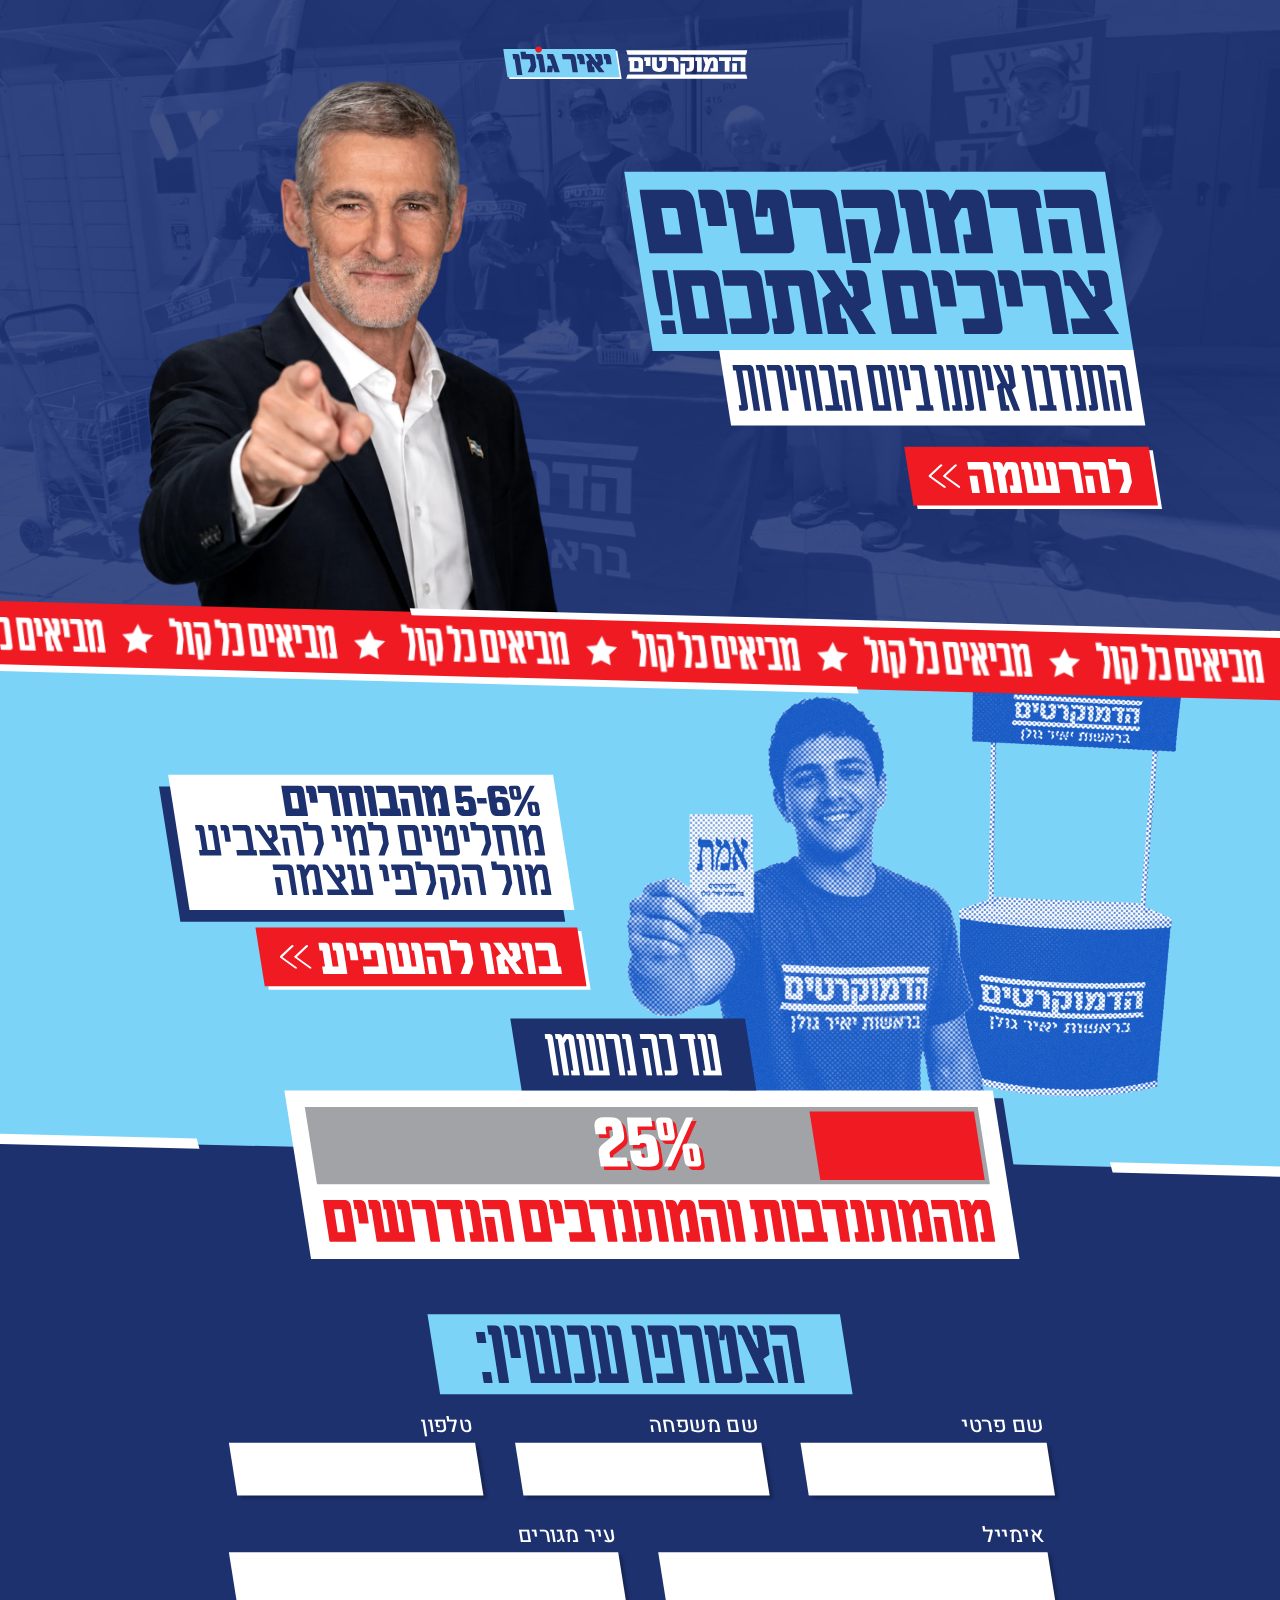
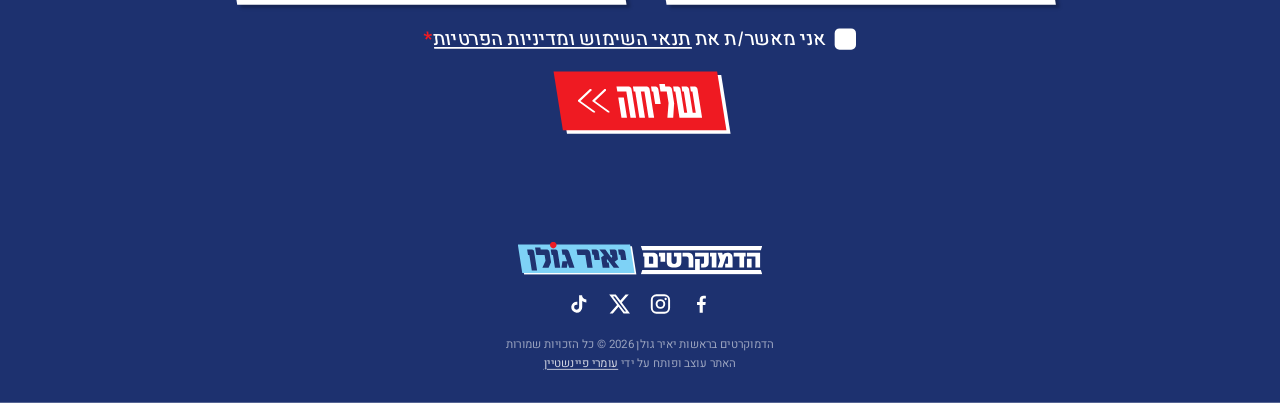
==== index.html @ 976006b4 "Democratim LP — static display landing page Pixel-matched build of the Figma design (node 97-855): h" ====
<!DOCTYPE html>
<html lang="he" dir="rtl">
<head>
<meta charset="UTF-8">
<meta name="viewport" content="width=device-width, initial-scale=1">
<title>הדמוקרטים צריכים אתכם! · התנדבו איתנו ביום הבחירות</title>
<meta name="description" content="הדמוקרטים בראשות יאיר גולן — התנדבו איתנו ביום הבחירות. מביאים כל קול.">
<link rel="preconnect" href="https://fonts.googleapis.com">
<link rel="preconnect" href="https://fonts.gstatic.com" crossorigin>
<link href="https://fonts.googleapis.com/css2?family=Heebo:wght@400;500;700&display=swap" rel="stylesheet">
<link rel="stylesheet" href="css/style.css">
</head>
<body>
<div id="root">

  <!-- ============================ HERO ============================ -->
  <section class="band band--hero">
    <div class="hero-bg" aria-hidden="true"></div>
    <div class="inner">
      <img class="hero-golan" src="assets/img/golan.webp" alt="יאיר גולן">
      <img class="hero-logo" src="assets/svg/logo.svg" alt="הדמוקרטים בראשות יאיר גולן">

      <!-- one shared shear on the column, so the stack and the button sit on
           the same plane (shearing them separately misaligns the button) -->
      <div class="hero-cta skew">
        <div class="hero-cta__stack">
          <div class="box box--lightblue hero-title">
            <img src="assets/svg/hero-title.svg" alt="הדמוקרטים צריכים אתכם!">
          </div>
          <div class="box box--white hero-sub">
            <img src="assets/svg/hero-sub.svg" alt="התנדבו איתנו ביום הבחירות">
          </div>
        </div>
        <a href="#join" class="btn btn--red hero-btn">
          <img class="btn__chev" src="assets/svg/chevron.svg" alt="">
          <img class="btn__label" src="assets/svg/hero-btn.svg" alt="להרשמה">
        </a>
      </div>
    </div>
  </section>

  <!-- ============================ MARQUEE ============================ -->
  <div class="marquee" aria-hidden="true">
    <div class="marquee__bar">
      <!-- the two accent lines hang outside the bar, so they sit beside the
           clipped track rather than inside it -->
      <span class="marquee__stripe marquee__stripe--a"></span>
      <span class="marquee__stripe marquee__stripe--b"></span>
      <div class="marquee__clip">
        <div class="marquee__track">
          <div class="marquee__seq"></div>
          <div class="marquee__seq"></div>
        </div>
      </div>
    </div>
  </div>

  <!-- ======================= LIGHT-BLUE SECTION ======================= -->
  <div class="blue-bg" aria-hidden="true"></div>
  <section class="band band--blue">
    <div class="inner">

      <img class="mid-youngman parallax" data-depth="0.045" src="assets/img/youngman.webp" alt="דמוקרט מתנדב מחזיק פתק אמת">
      <div class="mid-booth parallax" data-depth="0.09">
        <img src="assets/img/booth.webp" alt="דוכן הדמוקרטים">
      </div>

      <div class="duknow skew parallax" data-depth="-0.03">
        <div class="box box--white duknow__fact reveal">
          <img src="assets/svg/fact.svg" alt="5-6% מהבוחרים מחליטים למי להצביע מול הקלפי עצמה">
        </div>
        <a href="#join" class="btn btn--red duknow__cta">
          <img class="btn__chev" src="assets/svg/chevron.svg" alt="">
          <img class="btn__label" src="assets/svg/boau.svg" alt="בואו להשפיע">
        </a>
      </div>
    </div>
  </section>

  <!-- ============================ NAVY BAND ============================ -->
  <div class="navy" aria-hidden="true">
    <div class="navy__slab"></div>
    <span class="navy__stripe navy__stripe--a"></span>
    <span class="navy__stripe navy__stripe--b"></span>
  </div>

  <section class="band band--navy">
    <div class="inner">

      <!-- progress towards the volunteer target.
           ONE number drives everything: data-pct on .count sets the inline
           --pct (so the bar is already the right width with JS off) and is
           the value the bar counts up to. Change it here, or at runtime with
           window.setProgress(n). -->
      <div class="count skew" data-pct="45" style="--pct:45">
        <div class="box box--navy count__tag">
          <img src="assets/svg/adkan.svg" alt="עד כה נרשמו">
        </div>
        <div class="box box--white count__num">
          <div class="bar" role="progressbar"
               aria-valuemin="0" aria-valuemax="100" aria-valuenow="45"
               aria-label="אחוז מהמתנדבות והמתנדבים הנדרשים שנרשמו">
            <span class="bar__fill"></span>
            <!-- Live text: js/main.js swaps this for an inline <svg> composed
                 from the Mandatory outlines in assets/js/mandatory-digits.js,
                 so the percentage can animate in the real face. -->
            <span class="bar__pct" aria-hidden="true">45%</span>
          </div>
          <img class="count__note" src="assets/svg/nidrashim.svg"
               alt="מהמתנדבות והמתנדבים הנדרשים">
        </div>
      </div>

      <!-- form -->
      <form id="join" class="form reveal" novalidate>
        <div class="box box--lightblue form__head skew">
          <img src="assets/svg/hitstarfu.svg" alt="הצטרפו עכשיו:">
        </div>

        <div class="form__row">
          <label class="field skew">
            <span class="field__label">שם פרטי</span>
            <input type="text" name="first" autocomplete="given-name">
          </label>
          <label class="field skew">
            <span class="field__label">שם משפחה</span>
            <input type="text" name="last" autocomplete="family-name">
          </label>
          <label class="field skew">
            <span class="field__label">טלפון</span>
            <input type="tel" name="phone" autocomplete="tel">
          </label>
        </div>

        <div class="form__row form__row--2">
          <label class="field skew">
            <span class="field__label">אימייל</span>
            <input type="email" name="email" autocomplete="email">
          </label>
          <label class="field skew">
            <span class="field__label">עיר מגורים</span>
            <input type="text" name="city" autocomplete="address-level2">
          </label>
        </div>

        <div class="form__consent skew">
          <span class="checkbox" role="checkbox" aria-checked="false" tabindex="0"></span>
          <span class="form__consent-text">אני מאשר/ת את
            <a href="https://democrats.org.il/privacy-policy/" target="_blank" rel="noopener">תנאי השימוש ומדיניות הפרטיות</a><b>*</b>
          </span>
        </div>

        <button type="submit" class="btn btn--red form__submit skew">
          <img class="btn__chev" src="assets/svg/chevron.svg" alt="">
          <img class="btn__label" src="assets/svg/shlicha.svg" alt="שליחה">
        </button>
        <p class="form__done" hidden>תודה! פרטיך נקלטו.</p>
      </form>

      <img class="navy-logo" src="assets/svg/logo.svg" alt="הדמוקרטים בראשות יאיר גולן">

      <!-- Profile links lifted from the footer of democrats.org.il, with their
           share/tracking query strings (mibextid, igsh, s, _t/_r) stripped —
           those are artefacts of however the links were first pasted, not part
           of the address. Inline SVG rather than <img> so the glyphs can take
           the brand blue on hover via currentColor. -->
      <ul class="social">
        <li><a href="https://www.facebook.com/share/1ZGPEPbquF/" target="_blank" rel="noopener noreferrer" aria-label="הדמוקרטים בפייסבוק">
          <svg viewBox="0 0 24 24" aria-hidden="true" focusable="false"><path d="M13.5 21v-8h2.69l.4-3.12H13.5V7.9c0-.9.25-1.52 1.55-1.52h1.65V3.59c-.29-.04-1.27-.13-2.42-.13-2.4 0-4.04 1.46-4.04 4.15v2.31H7.54V13h2.7v8h3.26Z"/></svg>
        </a></li>
        <li><a href="https://www.instagram.com/hademocratimil" target="_blank" rel="noopener noreferrer" aria-label="הדמוקרטים באינסטגרם">
          <svg viewBox="0 0 24 24" aria-hidden="true" focusable="false"><path d="M7.8 2h8.4A5.8 5.8 0 0 1 22 7.8v8.4a5.8 5.8 0 0 1-5.8 5.8H7.8A5.8 5.8 0 0 1 2 16.2V7.8A5.8 5.8 0 0 1 7.8 2Zm0 2A3.8 3.8 0 0 0 4 7.8v8.4A3.8 3.8 0 0 0 7.8 20h8.4a3.8 3.8 0 0 0 3.8-3.8V7.8A3.8 3.8 0 0 0 16.2 4H7.8Zm4.2 3a5 5 0 1 1 0 10 5 5 0 0 1 0-10Zm0 2a3 3 0 1 0 0 6 3 3 0 0 0 0-6Zm5.4-3.4a1.2 1.2 0 1 1 0 2.4 1.2 1.2 0 0 1 0-2.4Z"/></svg>
        </a></li>
        <li><a href="https://x.com/democratsil" target="_blank" rel="noopener noreferrer" aria-label="הדמוקרטים ב-X">
          <svg viewBox="0 0 24 24" aria-hidden="true" focusable="false"><path d="M18.24 2.25h3.31l-7.23 8.26 8.5 11.24h-6.66l-5.21-6.82-5.97 6.82H1.68l7.73-8.84L1.25 2.25h6.83l4.71 6.23 5.45-6.23Zm-1.16 17.52h1.83L7.08 4.13H5.12l11.96 15.64Z"/></svg>
        </a></li>
        <li><a href="https://www.tiktok.com/@hademocratim" target="_blank" rel="noopener noreferrer" aria-label="הדמוקרטים בטיקטוק">
          <svg viewBox="0 0 24 24" aria-hidden="true" focusable="false"><path d="M16.6 5.82A4.28 4.28 0 0 1 15.54 3h-3.09v12.4a2.59 2.59 0 1 1-2.59-2.6c.27 0 .53.04.78.12V9.66a5.7 5.7 0 1 0 5.06 5.66V9.01a7.35 7.35 0 0 0 4.3 1.38V7.3a4.36 4.36 0 0 1-3.4-1.48Z"/></svg>
        </a></li>
      </ul>

      <div class="footnote">
        <p>הדמוקרטים בראשות יאיר גולן 2026 &copy; כל הזכויות שמורות</p>
        <p>האתר עוצב ופותח על ידי
          <a href="https://omrifeinstein.com" target="_blank" rel="noopener">עומרי פיינשטיין</a>
        </p>
      </div>
    </div>
  </section>

</div>
<script src="assets/js/mandatory-digits.js"></script>
<script src="js/main.js"></script>
</body>
</html>
---- css/style.css ----
/* ===================================================================
   Democratim — display LP.  1440px design canvas, pixel-matched.
   Mandatory-font copy is rendered as outlined SVG (no web licence).
   =================================================================== */

*, *::before, *::after { box-sizing: border-box; }

:root{
  --navy:#1d316f;
  --blue:#7cd3f8;
  --red:#ef1a22;
  --white:#fff;
  /* brand shear + squash used on almost every block.
     matches Figma's matrix(1,0,0.156434,0.987688) — a forward lean */
  --skew: matrix(1, 0, 0.156434, 0.987688, 0, 0);
  --skew16: matrix(1, 0, 0.28675, 0.96, 0, 0);
  /* exact inverse of --skew. The Mandatory-font SVGs are exported from Figma
     with the shear already baked into their geometry; applying this to the
     <img> cancels the wrapper's --skew on the raster (so it is never sampled
     through a transform → stays crisp) while the coloured box still shears. */
  --unskew: matrix(1, 0, -0.158385, 1.012464, 0, 0);
  --rot: 1.5deg;
}

html,body{ margin:0; padding:0; }
body{
  background:var(--white);
  font-family:'Heebo', system-ui, sans-serif;
  overflow-x:hidden;
  -webkit-font-smoothing:antialiased;
}
img{ display:block; max-width:none; }
a{ color:inherit; }

#root{
  position:relative;
  width:100%;
  margin:0 auto;
  overflow-x:clip;          /* full-bleed slabs never cause a h-scrollbar */
}

/* full-bleed bands; centred 1440 content well */
.band{ position:relative; width:100%; }
.band > .inner{
  position:relative;
  width:1440px;
  margin:0 auto;
  height:100%;
}

.skew{ transform:var(--skew); }

/* pre-sheared Mandatory-font SVGs: undo the wrapper shear on the raster only
   (box stays a parallelogram, glyphs keep Figma's exact baked slant, crisp) */
.hero-title img,
.hero-sub img,
.hero-btn .btn__label,
.duknow__fact img,
.duknow__cta .btn__label,
.count__tag img,
.count__note,
.bar__pct svg,
.form__head img,
.form__submit .btn__label,
.mq-text,
.mq-star{        /* the stars are drawn upright in the design — not sheared */
  transform:var(--unskew);
  transform-origin:center;
}

/* ---------- generic coloured label boxes ---------- */
.box{ display:inline-flex; align-items:center; justify-content:center; }
.box--navy{ background:var(--navy); }
.box--white{ background:var(--white); }
.box--lightblue{ background:var(--blue); }

/* ---------- buttons — one shared style for להרשמה / בואו להשפיע / שליחה ---------- */
.btn{
  display:inline-flex; align-items:center; justify-content:center;
  gap:9px; text-decoration:none; border:0; cursor:pointer;
  font:inherit; direction:ltr;          /* chevron left, label right */
}
.btn--red{
  background:var(--red);
  padding:14px 22px; min-width:180px;
  box-shadow:4px 4px 0 0 var(--white);  /* same hard white shadow on all three */
  /* `translate` (not `transform`) so it composes with the brand shear */
  transition:translate .12s ease, box-shadow .12s ease, background-color .12s ease;
}
.btn--red:hover{                         /* brighter red + press into the shadow */
  background:#ff3b30;
  translate:2px 2px;
  box-shadow:2px 2px 0 0 var(--white);
}
.btn--red:active{                        /* fully pressed */
  background:#ff3b30;
  translate:4px 4px;
  box-shadow:0 0 0 0 var(--white);
}
.btn:focus-visible{
  outline:3px solid rgba(255,255,255,.7); outline-offset:3px;
}
.btn__chev{ width:34.1px; height:26.3px; flex:none; }
.btn__label{ width:auto; height:39px; } /* every label at the same cap height */

/* =====================================================================
   HERO
   ===================================================================== */
.band--hero{ height:728px; background:var(--navy); overflow:hidden; position:relative; z-index:4; }
.hero-bg{
  position:absolute; inset:0;
  background:url("../assets/img/hero-bg.webp") center/cover no-repeat;
  opacity:.15;
  mix-blend-mode:luminosity;
}
.hero-golan{
  position:absolute; left:155px; top:89px;
  width:476px; height:639px;
  object-fit:contain; object-position:bottom center;
  z-index:2;
}
.hero-logo{
  position:absolute; left:566px; top:52px;
  width:274.96px; height:36.64px; z-index:3;
}

/* Figma 22:279 — an un-sheared 541×371.5 column, right-aligned, gap 24.
   Boxes get explicit sizes and the SVGs sit at natural size, centred: an
   <img>'s layout box is the SHEARED ink, which is wider than what --unskew
   actually paints, so sizing a box by padding alone comes out too big. */
.hero-cta{
  position:absolute; left:732px; top:191px; width:541px;
  display:flex; flex-direction:column; align-items:flex-end; gap:24px;
  direction:ltr; z-index:2;
}
.hero-cta__stack{ display:flex; flex-direction:column; align-items:flex-end; width:541px; }
.hero-title{ width:541px; height:204px; margin-bottom:-1px; }
.hero-title img{ width:540px; height:163px; }
.hero-sub{ width:466px; height:86px; }
.hero-sub img{ width:451px; height:52px; }

/* =====================================================================
   MARQUEE
   ===================================================================== */
.marquee{
  position:absolute; top:674px; left:0;
  width:100%; height:130px; z-index:6; pointer-events:none;
  overflow:visible;         /* the rotated band + its stripes hang outside */
  direction:ltr;            /* seqs tile L→R so the -50% loop is seamless */
}
.marquee__bar{
  position:absolute; top:21px; left:-5%; width:110%;
  height:74px;
  background:var(--red);
  transform:rotate(1.5deg);   /* band drops toward the right, matching Figma */
}
/* Two white accent lines, 1033px each — NOT full-bleed. One runs along the
   bar's bottom edge on the left, the other along its top edge on the right,
   each overhanging the bar slightly. Anchored to the centre of the content
   well so the composition holds at any viewport width. */
.marquee__stripe{
  position:absolute; left:50%; width:1033px; height:8px;
  background:var(--white);
  transform:var(--skew16);
}
.marquee__stripe--a{ margin-left:-787px; top:71px; }
.marquee__stripe--b{ margin-left:-259px; top:-4px; }

.marquee__clip{
  position:absolute; inset:0; overflow:hidden;
  display:flex; align-items:center;
}
.marquee__track{
  display:flex; width:max-content;
  will-change:transform;
  animation:marquee 26s linear infinite;
}
.marquee__seq{
  display:flex; align-items:center; gap:17px;
  padding-right:17px;       /* keeps the rhythm across the loop seam, and keeps
                               each seq exactly half the track so -50% is seamless */
  transform:var(--skew);
}
.mq-unit{ display:flex; align-items:center; gap:17px; flex:none; }
.mq-star{ flex:none; width:34.83px; height:45.95px; }
.mq-text{ flex:none; width:192px; height:51px; }
@keyframes marquee{ from{ transform:translateX(0); } to{ transform:translateX(-50%); } }

/* =====================================================================
   LIGHT-BLUE SECTION
   ===================================================================== */
/* dedicated background layer: light-blue runs the whole way down, *behind*
   the navy slab's angled edge — no white sliver between the sections */
.blue-bg{
  position:absolute; left:0; width:100%;
  top:728px; height:760px;       /* runs past the navy slab's LOWEST top edge
                                    (y≈1390 even on a 4K viewport) so no white
                                    can show; the slab covers the rest */
  background:var(--blue); z-index:0;
}
/* z-order through the blue→navy transition:
   0 blue field · 1 blue-section art (boy, booth, fact) · 2 navy slab
   · 3 navy-section content (counter, form)                            */
.band--blue{ height:464px; position:relative; z-index:1; }
.band--blue > .inner{ overflow:visible; }

/* Figma 97:902 — fact box + button, right-aligned in a 419px column, gap 20.
   The "הידעת?" tag is gone in this revision, which shortens the column and so
   changes where the shear lands every box: the whole column leans about ITS
   centre, so dropping the top box moves the two survivors. left/top below are
   solved from the rendered design, not carried over. The fact box is WIDER
   than the column (433 vs 419) and overhangs to the left, as in the design. */
.duknow{
  position:absolute; left:222px; top:130px; width:419.061px;
  display:flex; flex-direction:column; align-items:flex-end; gap:20px;
  direction:ltr; z-index:4;
}
.duknow__fact{
  width:433.337px; height:154px;
  box-shadow:-12.4px 13.4px 0 0 var(--navy);
}
.duknow__fact img{ width:411px; height:129px; }

/* Figma places both photos as plain rects: the volunteer's 409×544 matches
   youngman.webp's aspect exactly, so it fills its box with no letterboxing. */
.mid-youngman{
  position:absolute; left:705px; top:72px;
  width:409px; height:544px;
  object-fit:contain; object-position:top center;
  z-index:2;
}
/* box sized to booth.webp's own 820:1580 aspect, so `contain` fills it exactly
   and left/top/width/height ARE the painted rect — no letterbox offset to
   reason about (the previous 364-wide box padded it ~63px and pushed the booth
   right of where the design puts it). */
.mid-booth{
  position:absolute; left:1080px; top:80px;
  width:240px; height:462px;
  transform:rotate(2.41deg); z-index:1;
}
.mid-booth img{ width:100%; height:100%; object-fit:contain; }

/* =====================================================================
   NAVY BAND (angled slab behind the counter + form)
   ===================================================================== */
.navy{
  position:absolute; left:0; width:100%;
  top:1248px; height:1005px;     /* the shortened midsection pulls the whole
                                    navy band up 408px; its stripes ride with
                                    it, keeping their offsets from the slab.
                                    Height ends exactly on the 2207 artboard —
                                    it is what sets the page's scrollHeight. */
  z-index:2;                 /* above the blue section's art — the slab crops
                                the volunteer's legs, as it does in Figma */
  overflow:hidden; pointer-events:none;
}
.navy__slab{
  position:absolute; left:-6%; top:32px; width:112%; height:1200px;
  background:var(--navy);
  transform:rotate(1.4deg); transform-origin:top left;
}
/* Anchored to the centre of the 1440 content well, not to the viewport edge,
   so the gap between a stripe's inner end and the central text stays fixed at
   every width. They run off-screen outward on wider viewports. */
.navy__stripe{
  position:absolute; left:50%; height:12px; width:1035px; background:var(--white);
  transform:rotate(1.4deg) var(--skew16);
}
.navy__stripe--a{ margin-left:-1532px; top:26px;  margin-top:-6px; }
.navy__stripe--b{ margin-left:530px;   top:78px;  margin-top:-6px; }

/* navy band ends ~82px below the footer logo — no artboard whitespace after it */
.band--navy{ position:relative; z-index:3; height:1133px; margin-top:-72px; }
.band--navy > .inner{ overflow:visible; }

/* ---------- progress bar ----------
   Replaces the old sign-up counter. The tag + white box are ONE sheared plane
   (.count carries the shear), so the two boxes share an edge exactly as they
   do in Figma. Box geometry is Figma's own un-sheared rect (797×192, read off
   the export's <rect>, not its sheared bbox). */
.count{
  position:absolute; top:24px; left:50%;
  transform:translateX(calc(-50% + 7px)) var(--skew);
  display:flex; flex-direction:column; align-items:center; z-index:4;
}
.count__tag{
  width:264px; height:82px;
  position:relative; z-index:1;
  /* the shared shear already lands the tag left of the box centre, as in Figma */
}
.count__tag img{ width:200px; height:47px; }
.count__num{
  width:797px; height:192px;
  flex-direction:column; align-items:stretch; justify-content:center;
  gap:18px; padding:16px 20px;
  box-shadow:10px 9px 0 0 var(--navy);
}

/* The track fills from the RIGHT — it's an RTL page, so progress grows the way
   the language reads. --pct is set on .count (inline in the markup, so the bar
   is already the right width with JS off) and animated by js/main.js. */
.bar{
  position:relative;
  height:88px; padding:5px;
  background:#a1a3a7; overflow:hidden;
  /* direction:ltr + flex-end pins the fill to the RIGHT edge. The page is
     dir="rtl", where flex-end resolves to the LEFT — which put the fill on
     the wrong side. Stating the direction is what makes this unambiguous. */
  display:flex; align-items:center; justify-content:flex-end; direction:ltr;
}
.bar__fill{
  height:100%; background:var(--red);
  width:calc(var(--pct, 0) * 1%);
}
/* Centred in the TRACK, not in the fill, so it stays legible at any value —
   the hard red offset behind the white glyphs is what carries it across the
   grey/red edge. Centring uses `translate` so it composes with --unskew. */
.bar__pct{
  position:absolute; left:50%; top:12px;
  translate:-50% 0;
  font:700 64px/0.8 'Heebo', sans-serif; color:var(--white);  /* no-JS fallback */
}
.bar__pct svg{ display:block; overflow:visible; }
.count__note{ width:100%; height:auto; }

/* ---------- form ---------- */
.form{
  position:absolute; top:358px; left:50%; transform:translateX(-50%);
  width:1042px;
  display:flex; flex-direction:column; align-items:center; gap:17px;
  z-index:4;
}
.form__head{ padding:13px 46px; transform-origin:center; }
.form__head img{ width:372px; height:auto; }

.form__row{ display:flex; gap:27px; width:938px; }
.form__row--2 .field{ flex:1; }
.form__row .field{ flex:1; }

.field{
  display:flex; flex-direction:column; align-items:flex-start; gap:9px;
  padding:9px; transform-origin:center;
}
.field__label{
  font-weight:500; font-size:24.3px; line-height:.78; color:var(--white);
  white-space:nowrap;
}
.field input{
  width:100%; height:60.31px; border:0; border-radius:0; background:var(--white);
  box-shadow:3.6px 3.6px 3.6px rgba(0,0,0,.25);
  padding:0 14px; font-family:'Heebo',sans-serif; font-size:20px; color:var(--navy);
  outline:none;
}
.field input:focus{ box-shadow:0 0 0 3px rgba(255,255,255,.55); }

.form__consent{
  display:flex; align-items:center; justify-content:center; gap:10px;
  width:938px; transform-origin:center;
}
.form__consent-text{ font-weight:500; font-size:21.6px; line-height:.78; color:var(--white); }
.form__consent-text a{ text-decoration:underline; text-underline-offset:2px; }
.form__consent-text b{ color:var(--red); font-weight:700; }
.checkbox{
  width:24.3px; height:24.3px; flex:none; background:var(--white);
  border-radius:5.4px; transform:skewX(-8.89deg) scaleY(1.01); cursor:pointer;
  position:relative;
}
.checkbox.is-checked::after{
  content:""; position:absolute; left:7px; top:2px;
  width:7px; height:14px; border:solid var(--navy); border-width:0 3px 3px 0;
  transform:rotate(45deg);
}

.form__submit{ margin-top:6px; transform-origin:center; }
.form__done{ color:#fff; font-weight:700; font-size:20px; margin:6px 0 0; }

.navy-logo{
  position:absolute; top:952px; left:50%; transform:translateX(-50%);
  width:274.96px; height:36.64px; z-index:4;
}
/* Not in the Figma artboard — an addition, so the navy band and its slab both
   grew to make room (see .navy / .band--navy heights). */
.social{
  position:absolute; top:1003px; left:50%; transform:translateX(-50%);
  display:flex; gap:8px; align-items:center;
  margin:0; padding:0; list-style:none; z-index:4;
}
/* padding, not margin, so the hit area is bigger than the 26px glyph — `gap`
   is dropped to match so the icons still sit 20px apart visually */
.social a{
  display:block; padding:6px; color:var(--white);
  transition:color .15s ease, translate .15s ease;
}
.social svg{ display:block; width:26px; height:26px; fill:currentColor; }
.social a:hover{ color:var(--blue); translate:0 -2px; }
.social a:focus-visible{
  outline:3px solid rgba(255,255,255,.7); outline-offset:4px;
}

.footnote{
  position:absolute; top:1056px; left:50%; transform:translateX(-50%);
  width:100%; text-align:center; z-index:4;
  font-size:13px; line-height:1.7; color:rgba(255,255,255,.55);
}
.footnote p{ margin:0; }
.footnote a{ color:rgba(255,255,255,.8); text-decoration:underline; text-underline-offset:2px; }
.footnote a:hover{ color:#fff; }

/* =====================================================================
   Scale-down wrapper state (JS sets the inline transform / position)
   ===================================================================== */
#root.is-scaled{ position:absolute; top:0; }

/* parallax — uses the independent `translate` property so it composes
   with each element's own `transform` (skew / rotate) */
.parallax{ translate:0 var(--px, 0); }

/* reveal-on-scroll — `translate`-based so it never clobbers `transform`.
   Only armed when JS is running (html.js), so a JS/IO failure can't leave
   content stuck invisible. */
.js .reveal{ opacity:0; translate:0 22px; }
.js .reveal.in{ opacity:1; translate:0 0; transition:opacity .6s ease, translate .6s ease; }
.js .reveal.d1{ transition-delay:.06s; }
.js .reveal.d2{ transition-delay:.12s; }
.js .reveal.d3{ transition-delay:.18s; }

@media (prefers-reduced-motion:reduce){
  .js .reveal{ opacity:1; translate:0 0; }
  .parallax{ translate:0 0 !important; }
  .marquee__track{ animation:none; }
  .btn--red{ transition:background-color .12s ease; }
  .btn--red:hover, .btn--red:active{ translate:0 0; box-shadow:4px 4px 0 0 var(--white); }
  .social a{ transition:color .15s ease; }
  .social a:hover{ translate:0 0; }
}

/* =====================================================================
   MOBILE  ( < 900px )
   The desktop 1440 canvas is a fixed absolutely-positioned layout; below
   900px everything reflows into a single centred column. The brand shear
   is kept on the individual label boxes (their SVGs are baked to the 9°
   angle) but moved OFF the tall column wrappers, and the rotations on the
   marquee / navy edge are eased.
   ===================================================================== */
@media (max-width:899px){
  /* --gut is THE page margin: every block's visual edge — sheared corners
     included — is meant to land on it.
     A sheared group's bbox is wider than its layout box by ~0.078 x the
     group's HEIGHT on each side. That overhang is a near-constant number of
     px (heights barely move with viewport width), so each group is inset with
     `calc(100% - Npx)`, not a percentage — a percentage inset would give a
     different visual margin at every width.
     Each N below is set to that block's MEASURED total overhang, so its bbox
     comes out exactly the content-box width and the visual margin is --gut
     itself — change --gut and every block follows. Where a group's widest
     members sit at different heights (the הידעת pair, the counter) the lean
     is off-centre, so a small margin-right recentres the bbox. */
  :root{ --gut:24px; }

  #root{ width:100%; }
  #root.is-scaled{ position:static; transform:none; left:auto; width:100%; }
  /* full-bleed section backgrounds, but the content column is capped so the
     type doesn't balloon on the wide end of the range (600–899px) */
  .band > .inner{
    width:100%; max-width:500px; height:auto; margin:0 auto; padding:0 var(--gut);
  }
  .parallax{ translate:0 0 !important; }

  /* ---------------- HERO ---------------- */
  /* bottom / top padding here is the marquee's breathing room: the bar still
     butts both sections (no white seam) — it's the CONTENT that's held off it */
  .band--hero{ height:auto; padding:30px 0 38px; }
  .band--hero > .inner{
    display:flex; flex-direction:column; align-items:center; gap:18px;
  }
  .hero-logo{ position:static; order:1; width:200px; height:auto; }
  .hero-golan{
    position:static; order:2; width:53%; height:auto; margin-bottom:-26px;
  }
  /* Shear the whole CTA as ONE unit (as on desktop), not box-by-box: sheared
     separately, each box leans about its own centre and they stack dead in
     line; sheared together, the title slides left and the button right, so
     the trio reads as a single sheared block.
     ~215px tall → ~17px of overhang each side (title's top-left, button's
     bottom-right), so inset 34px to land both on --gut. */
  .hero-cta{
    position:static; order:3; left:auto; top:auto;
    width:calc(100% - 36px); align-self:center;
    transform:var(--skew); transform-origin:center;
    align-items:flex-end; gap:14px;
  }
  .hero-cta__stack{ width:100%; align-items:flex-end; }
  .hero-title,
  .hero-sub{ height:auto; transform:none; }
  .hero-title{ width:100%; padding:13px 14px; margin-bottom:0; }
  .hero-title img{ width:100%; height:auto; }
  .hero-sub{ width:87%; padding:10px 14px; }
  .hero-sub img{ width:100%; height:auto; }
  .hero-btn{ align-self:flex-end; transform:none; }

  /* buttons: trimmed so the longest label ("בואו להשפיע") clears the page
     edges inside the shrunk columns */
  .btn--red{ min-width:0; padding:12px 18px; gap:7px; }
  .btn__chev{ width:26px; height:auto; }
  .btn__label{ height:30px; }

  /* ---------------- MARQUEE ---------------- */
  /* The bar IS the divider between the navy hero and the light-blue section:
     no white gap above or below. The container carries navy-over-blue split
     at its midline so the 1° tilt's corner slivers fill with the adjacent
     section colour and the seam is invisible. */
  /* stays POSITIONED (in flow, but relative) so z-index still applies — as
     static it painted under .band--hero (z4) and .band--blue (z1), which
     covered the stripe overhang and made the lines look cropped */
  .marquee{
    position:relative; top:0; left:0;   /* reset the desktop top:674px — inert
                                           while static, live once positioned */
    z-index:7; height:auto; margin:0; overflow:visible;
    background:linear-gradient(to bottom, var(--navy) 50%, var(--blue) 50%);
  }
  .marquee__bar{
    position:relative; top:0; left:-5%; width:110%; height:60px;
    transform:rotate(1deg);
  }
  .marquee__clip{ position:absolute; inset:0; }
  /* Like desktop: two ~two-thirds-width accent lines that ride the bar's
     rotation (no separate shear) — one straddling the top edge pushed to the
     right, one straddling the bottom edge pushed to the left, each poking a
     few px past the bar onto the section above / below, and clear of the
     centred text. */
  .marquee__stripe{
    width:66%; height:6px; margin:0; transform:none;
  }
  .marquee__stripe--a{ left:-2%; right:auto; top:auto; bottom:-4px; }
  .marquee__stripe--b{ left:auto; right:-2%; top:-4px; bottom:auto; }
  .marquee__seq{ gap:16px; padding-right:16px; }
  .mq-unit{ gap:16px; }
  .mq-star{ width:20px; height:auto; }
  .mq-text{ width:138px; height:auto; }

  /* ---------------- LIGHT-BLUE SECTION ---------------- */
  .blue-bg{ display:none; }
  /* Bottom padding is deep because the progress block's tag is pulled up into
     it — see the .count rule below; what's left over is the gap between the
     photo and that tag. */
  .band--blue{ background:var(--blue); height:auto; padding:38px 0 114px; }
  .band--blue > .inner{
    display:flex; flex-direction:column; align-items:center; gap:24px;
  }
  .mid-booth{ display:none; }
  /* Below the text block, and cropped by the NAVY rather than by CSS — same as
     desktop, where the slab cuts his legs. A CSS crop left a hard horizontal
     edge sitting in the middle of the blue; running him under the section edge
     hides it.
     He keeps his natural aspect and overflows the band's content box by the
     margin below, so the visible height is (reserved height + padding-bottom -
     the wedge's 26px reach) — i.e. ~240px, with the rest tucked under the navy.
     He passes behind the "עד כה נרשמו" tag on the way down, exactly as the
     tag and progress box overlap him on desktop. */
  .mid-youngman{
    position:static; order:2;
    /* clamped, not a plain %, because the tag that crosses him doesn't shrink
       with the column: at a straight 62% he lost ~50px of height on a 320px
       screen and the tag swallowed the ballot */
    width:clamp(200px, 66%, 225px); height:auto;
    margin:0 -6px -98px 0;
  }

  /* shear the pair as ONE unit (as on desktop), not box-by-box — sheared
     together the fact box and button stagger and read as one sheared block.
     Dropping the "הידעת?" tag barely changed the inset: the overhang is set
     by the two boxes that remain (~31px total), and the button, at the very
     bottom, still leans further right than the fact box leans left — hence
     the split inset via margin-right rather than a centred one. */
  .duknow{
    position:static; left:auto; top:auto; order:1;
    width:calc(100% - 31px); max-width:none; margin-right:2px;
    transform:var(--skew); transform-origin:center;
    align-items:flex-end; gap:16px;
  }
  .duknow__fact{
    width:100%; height:auto; padding:22px 18px;
    box-shadow:-7px 8px 0 0 var(--navy); transform:none;
  }
  .duknow__fact img{ width:100%; height:auto; }
  .duknow__cta{ align-self:flex-end; transform:none; }

  /* ---------------- NAVY SECTION ---------------- */
  .navy{ display:none; }                  /* replaced by the ::before wedge */
  .band--navy{
    position:relative; z-index:1; height:auto; margin-top:0;
    background:var(--navy); padding:0 0 40px;   /* .count's negative margin
                                                   supplies the top space */
  }
  .band--navy::before{                    /* eased diagonal navy edge */
    content:""; position:absolute; left:-9%; right:-9%; top:-26px; height:64px;
    background:var(--navy); transform:rotate(1.4deg);
  }
  .band--navy > .inner{
    display:flex; flex-direction:column; align-items:center; gap:28px;
  }

  /* Counter — keeps the DESKTOP composition: a wide short white box with the
     label on the LEFT and the number on the RIGHT (desktop's direction:ltr
     does the ordering), tag overlapping above. Stacking them made a tall
     awkward block that read nothing like the design. Widths are % of the
     box's content so the pair scales with the column; the number keeps a
     bigger share than on desktop so it still carries at phone size.
     ~130px tall → ~10px overhang each side. */
  /* Pulled up so the navy "עד כה נרשמו" tag clears the section edge and reads
     against the LIGHT BLUE, with the white box straddling the seam — the same
     relationship it has on desktop. Sitting inside the band it was navy-on-navy
     and only the white text showed.
     position:relative + z-index is required, not cosmetic: the ::before wedge
     is absolutely positioned, so it paints above static content and would
     cover the tag once the tag moves up into it. */
  .count{
    position:relative; z-index:2; left:auto; top:auto;
    width:calc(100% - 17px); margin-right:5px;   /* box sits low in the group,
                                                    so it leans right — recentre */
    margin-top:-96px;
    transform:var(--skew); transform-origin:center; align-items:center;
  }
  .count__tag{ width:auto; height:auto; padding:6px 24px; }
  .count__tag img{ width:150px; height:auto; }
  .count__num{
    width:100%; height:auto; gap:10px;
    padding:12px 12px; box-shadow:6px 5px 0 0 var(--navy);
  }
  .bar{ height:52px; padding:4px; }
  .bar__pct{ top:8px; font-size:38px; }   /* centres the ink in the 52px track */
  .bar__pct svg{ width:auto; height:40px; }

  /* form — every field on its own row. Each .field carries its own shear
     (~95px tall → ~7px per side), so the form is inset 15px and the fields
     run the full width inside it. */
  .form{
    position:static; left:auto; top:auto; transform:none;
    width:calc(100% - 14px); max-width:none; gap:16px;
  }
  .form__head{ padding:12px 32px; }
  .form__head img{ width:220px; height:auto; }
  .form__row,
  .form__row--2{ flex-direction:column; width:100%; gap:16px; }
  .field{ width:100%; padding:7px 0; }
  .field__label{ font-size:16px; }
  .field input{ height:52px; font-size:16px; }
  /* nowrap keeps the checkbox beside the text; the text wraps inside instead
     of the checkbox breaking onto a line of its own */
  .form__consent{
    width:calc(100% + 10px);   /* short row → little overhang; widened so its
                                  edges match the much taller fields' */
    flex-wrap:nowrap; align-items:center;
    justify-content:flex-start; gap:9px; padding:0;
  }
  .form__consent-text{ font-size:13.5px; line-height:1.45; }
  .form__submit{ align-self:center; margin-top:4px; }

  .navy-logo{
    position:static; left:auto; top:auto; transform:none;
    width:196px; height:auto; margin:4px auto 0;
  }
  .social{
    position:static; left:auto; top:auto; transform:none;
    justify-content:center; gap:2px; margin-top:-6px;
  }
  .social a{ padding:10px; }        /* 44px touch target around a 24px glyph */
  .social svg{ width:24px; height:24px; }
  .footnote{
    position:static; left:auto; top:auto; transform:none;
    margin-top:-4px; font-size:12px; padding:0;   /* .inner already gutters it */
  }
}

/* very small phones — trim the gutter a little, but keep the blocks' own
   insets: they're driven by block height, which barely changes down here */
@media (max-width:380px){
  :root{ --gut:18px; }
}
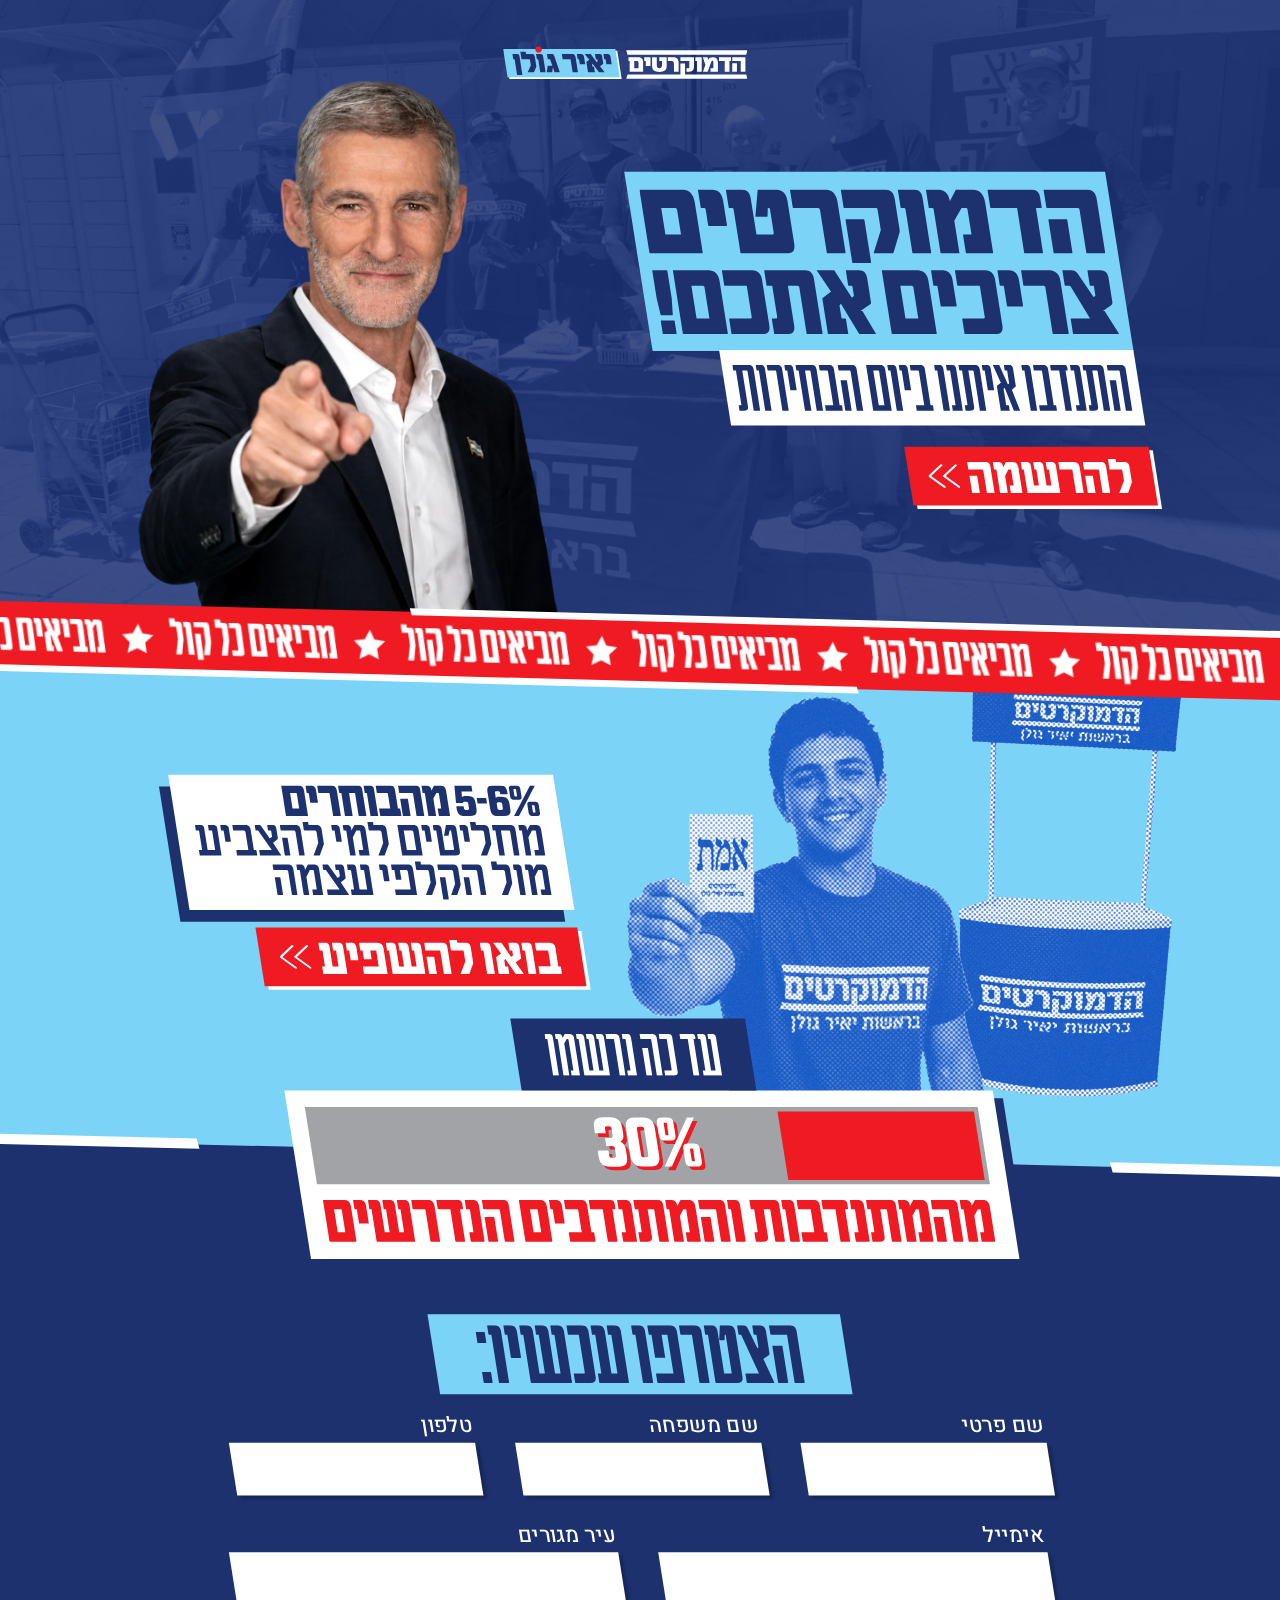
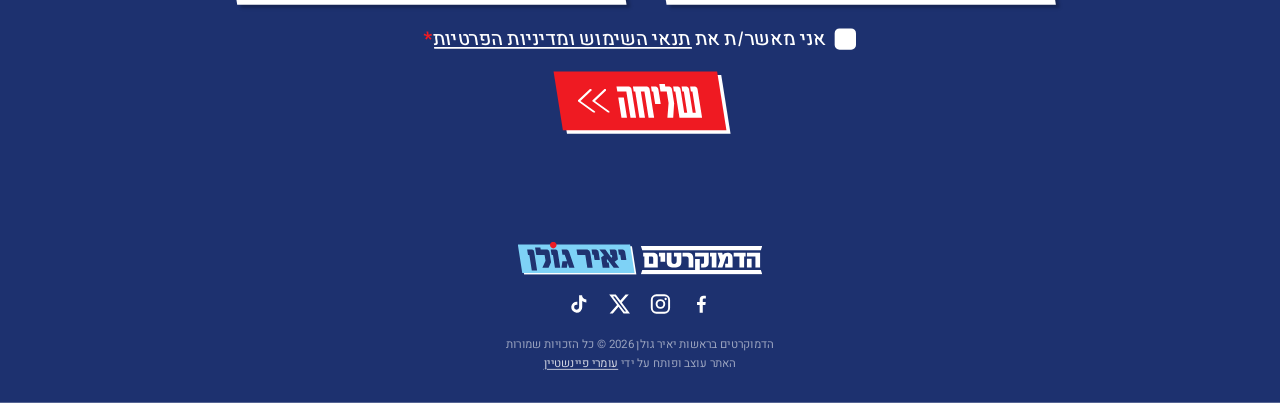
==== commit 612f6779: "Keep the staging build out of search results robots.txt + a noindex meta, since the client-review UR" ====
--- a/index.html
+++ b/index.html
@@ -5,6 +5,8 @@
 <meta name="viewport" content="width=device-width, initial-scale=1">
 <title>הדמוקרטים צריכים אתכם! · התנדבו איתנו ביום הבחירות</title>
 <meta name="description" content="הדמוקרטים בראשות יאיר גולן — התנדבו איתנו ביום הבחירות. מביאים כל קול.">
+<!-- Staging / client-review build. REMOVE this line (and robots.txt) before going live. -->
+<meta name="robots" content="noindex, nofollow">
 <link rel="preconnect" href="https://fonts.googleapis.com">
 <link rel="preconnect" href="https://fonts.gstatic.com" crossorigin>
 <link href="https://fonts.googleapis.com/css2?family=Heebo:wght@400;500;700&display=swap" rel="stylesheet">
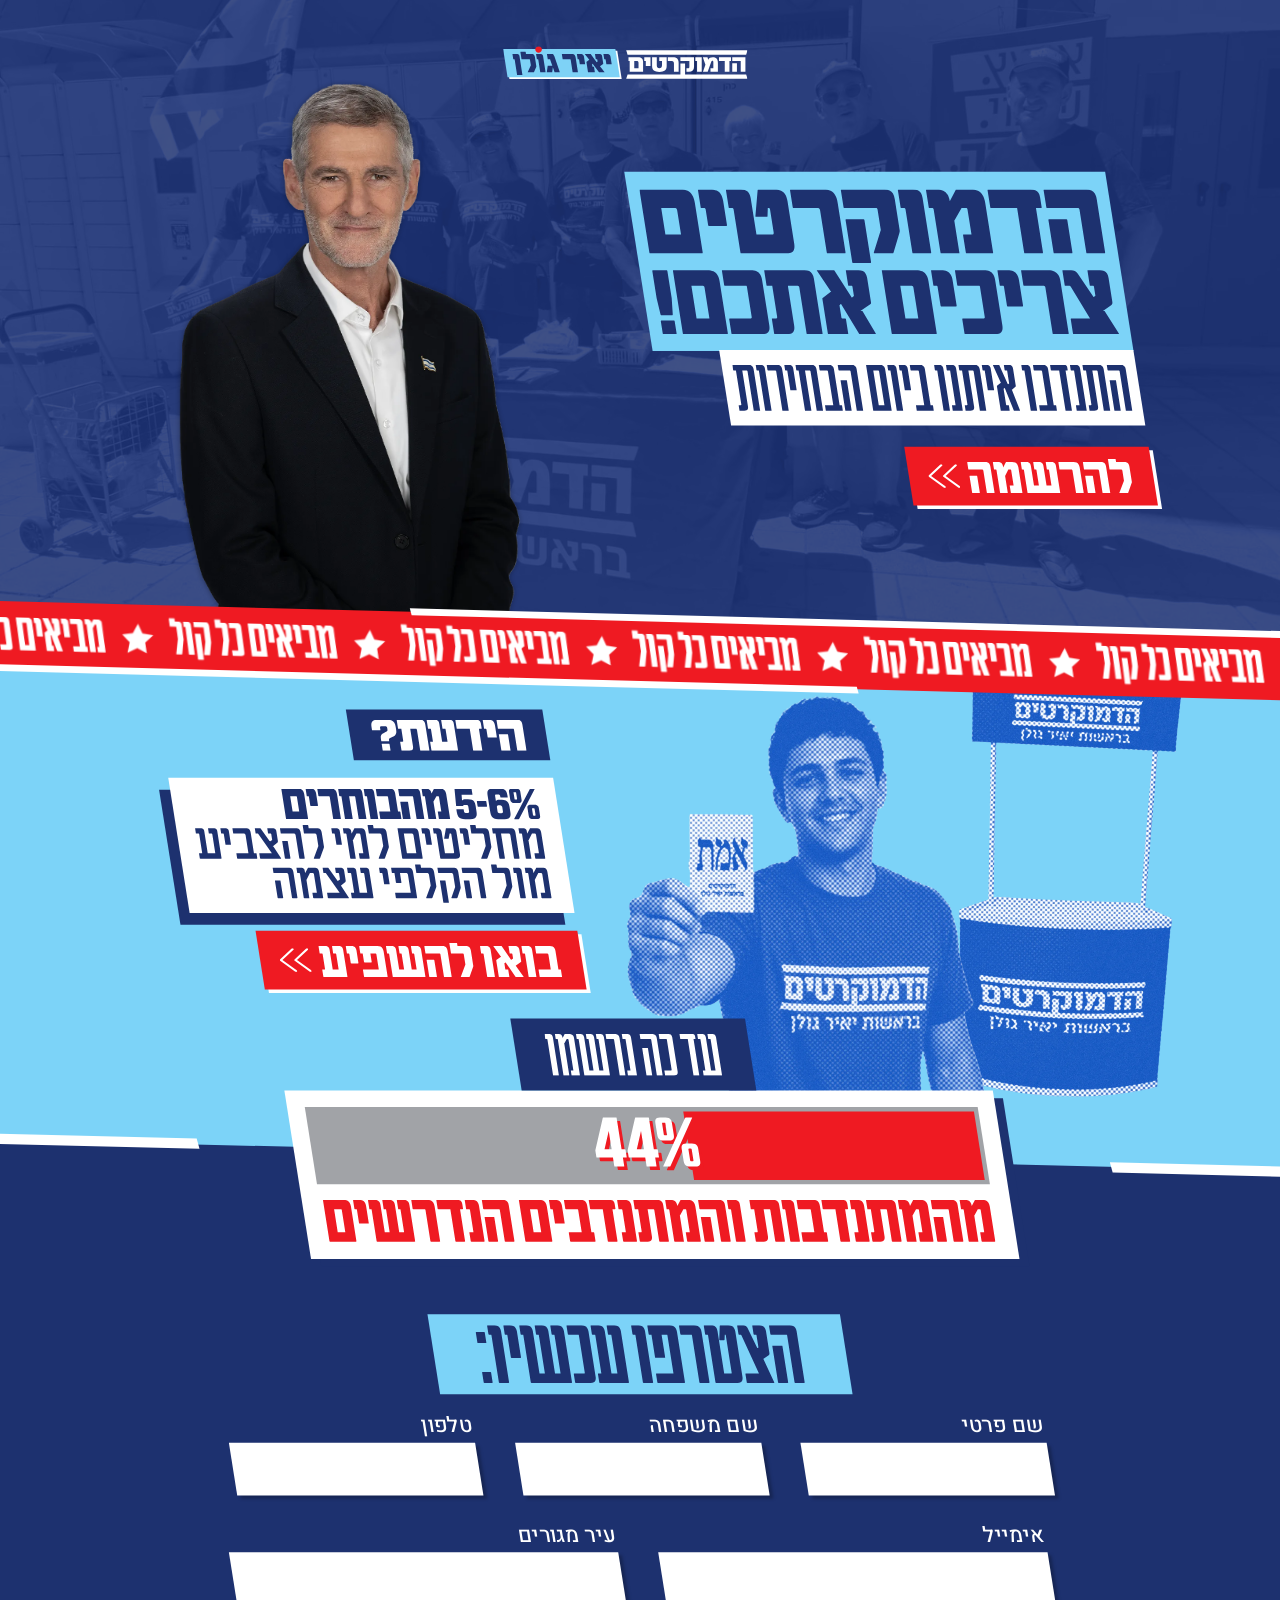
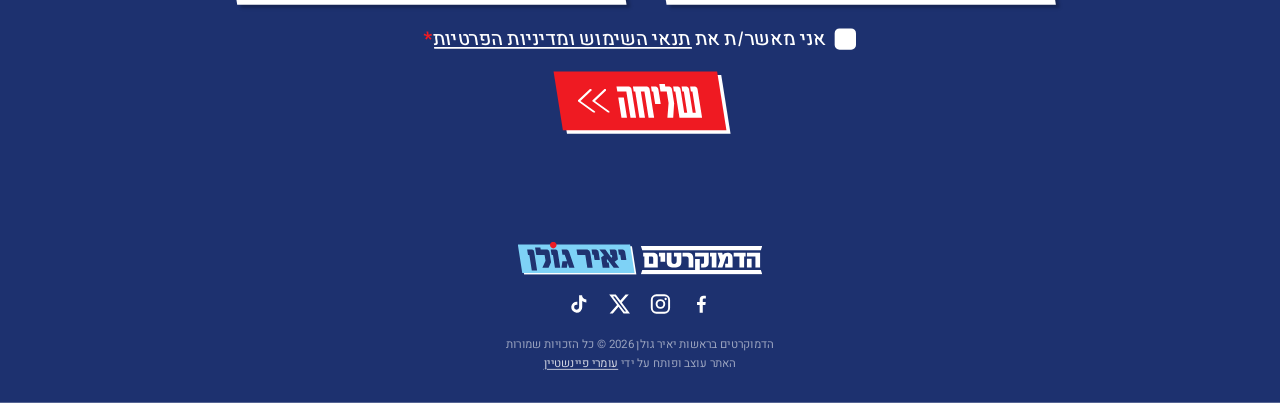
==== commit 91f44dc0: "Rotating hero portraits, and restore the "הידעת?" tag Hero: the single Golan portrait becomes five c" ====
--- a/index.html
+++ b/index.html
@@ -19,7 +19,17 @@
   <section class="band band--hero">
     <div class="hero-bg" aria-hidden="true"></div>
     <div class="inner">
-      <img class="hero-golan" src="assets/img/golan.webp" alt="יאיר גולן">
+      <!-- Cross-fades through the five in order. Only the first is eager —
+           the rest are small enough (~350KB for all five) to arrive well
+           before their turn, which is 4s away. NOTE: alt text below carries
+           first names only; fill in the surnames. -->
+      <div class="hero-people">
+        <img class="hero-person is-on" src="assets/img/persons/yair.webp"  alt="יאיר גולן" fetchpriority="high">
+        <img class="hero-person"       src="assets/img/persons/naama.webp" alt="נעמה">
+        <img class="hero-person"       src="assets/img/persons/gilad.webp" alt="גלעד">
+        <img class="hero-person"       src="assets/img/persons/efrat.webp" alt="אפרת">
+        <img class="hero-person"       src="assets/img/persons/yaya.webp"  alt="יאיא">
+      </div>
       <img class="hero-logo" src="assets/svg/logo.svg" alt="הדמוקרטים בראשות יאיר גולן">
 
       <!-- one shared shear on the column, so the stack and the button sit on
@@ -68,7 +78,10 @@
       </div>
 
       <div class="duknow skew parallax" data-depth="-0.03">
-        <div class="box box--white duknow__fact reveal">
+        <div class="box box--navy duknow__tag reveal">
+          <img src="assets/svg/hayadata.svg" alt="הידעת?">
+        </div>
+        <div class="box box--white duknow__fact reveal d1">
           <img src="assets/svg/fact.svg" alt="5-6% מהבוחרים מחליטים למי להצביע מול הקלפי עצמה">
         </div>
         <a href="#join" class="btn btn--red duknow__cta">
--- a/css/style.css
+++ b/css/style.css
@@ -55,6 +55,7 @@
 .hero-title img,
 .hero-sub img,
 .hero-btn .btn__label,
+.duknow__tag img,
 .duknow__fact img,
 .duknow__cta .btn__label,
 .count__tag img,
@@ -113,12 +114,23 @@
   opacity:.15;
   mix-blend-mode:luminosity;
 }
-.hero-golan{
+/* Five portraits stacked in one box, cross-faded by js/main.js. They vary in
+   aspect (0.617-0.682) and all sit narrower than the box, so `contain` +
+   a bottom anchor lines every one of them up on the same floor and centres
+   them, rather than making them jump around as the rotation runs. */
+.hero-people{
   position:absolute; left:155px; top:89px;
   width:476px; height:639px;
+  aspect-ratio:476 / 639;      /* mobile sets width only and takes height here */
+  z-index:2;
+}
+.hero-person{
+  position:absolute; inset:0;
+  width:100%; height:100%;
   object-fit:contain; object-position:bottom center;
-  z-index:2;
-}
+  opacity:0; transition:opacity .9s ease;
+}
+.hero-person.is-on{ opacity:1; }
 .hero-logo{
   position:absolute; left:566px; top:52px;
   width:274.96px; height:36.64px; z-index:3;
@@ -204,17 +216,19 @@
 .band--blue{ height:464px; position:relative; z-index:1; }
 .band--blue > .inner{ overflow:visible; }
 
-/* Figma 97:902 — fact box + button, right-aligned in a 419px column, gap 20.
-   The "הידעת?" tag is gone in this revision, which shortens the column and so
-   changes where the shear lands every box: the whole column leans about ITS
-   centre, so dropping the top box moves the two survivors. left/top below are
-   solved from the rendered design, not carried over. The fact box is WIDER
-   than the column (433 vs 419) and overhangs to the left, as in the design. */
+/* Tag + fact box + button, right-aligned in a 419px column, gap 20.
+   Adding the tag back lengthens the sheared column, and the column leans about
+   ITS centre — so every box below it moves too. left/top are re-solved for the
+   3-box column (they were 222/130 for the 2-box one), not carried over. The
+   fact box is WIDER than the column (433 vs 419) and overhangs left, as in the
+   design. */
 .duknow{
-  position:absolute; left:222px; top:130px; width:419.061px;
+  position:absolute; left:216px; top:56px; width:419.061px;
   display:flex; flex-direction:column; align-items:flex-end; gap:20px;
   direction:ltr; z-index:4;
 }
+.duknow__tag{ width:220.794px; height:58.057px; }
+.duknow__tag img{ width:176px; height:35px; }
 .duknow__fact{
   width:433.337px; height:154px;
   box-shadow:-12.4px 13.4px 0 0 var(--navy);
@@ -474,8 +488,14 @@
     display:flex; flex-direction:column; align-items:center; gap:18px;
   }
   .hero-logo{ position:static; order:1; width:200px; height:auto; }
-  .hero-golan{
-    position:static; order:2; width:53%; height:auto; margin-bottom:-26px;
+  /* relative, NOT static: the portraits inside are absolutely positioned, so
+     going static hands them .band--hero as their containing block and they
+     render at its width instead of the box's */
+  .hero-people{
+    position:relative; left:auto; top:auto;   /* reset the desktop 155/89 —
+                                                 inert while static, live once
+                                                 positioned again */
+    order:2; width:53%; height:auto; margin-bottom:-26px;
   }
   /* Shear the whole CTA as ONE unit (as on desktop), not box-by-box: sheared
      separately, each box leans about its own centre and they stack dead in
@@ -574,10 +594,14 @@
      the split inset via margin-right rather than a centred one. */
   .duknow{
     position:static; left:auto; top:auto; order:1;
-    width:calc(100% - 31px); max-width:none; margin-right:2px;
+    width:calc(100% - 31px); max-width:none; margin-right:8px;
     transform:var(--skew); transform-origin:center;
-    align-items:flex-end; gap:16px;
-  }
+    align-items:flex-end; gap:14px;
+  }
+  .duknow__tag{
+    width:auto; height:auto; padding:6px 22px; transform:none;
+  }
+  .duknow__tag img{ width:132px; height:auto; }
   .duknow__fact{
     width:100%; height:auto; padding:22px 18px;
     box-shadow:-7px 8px 0 0 var(--navy); transform:none;
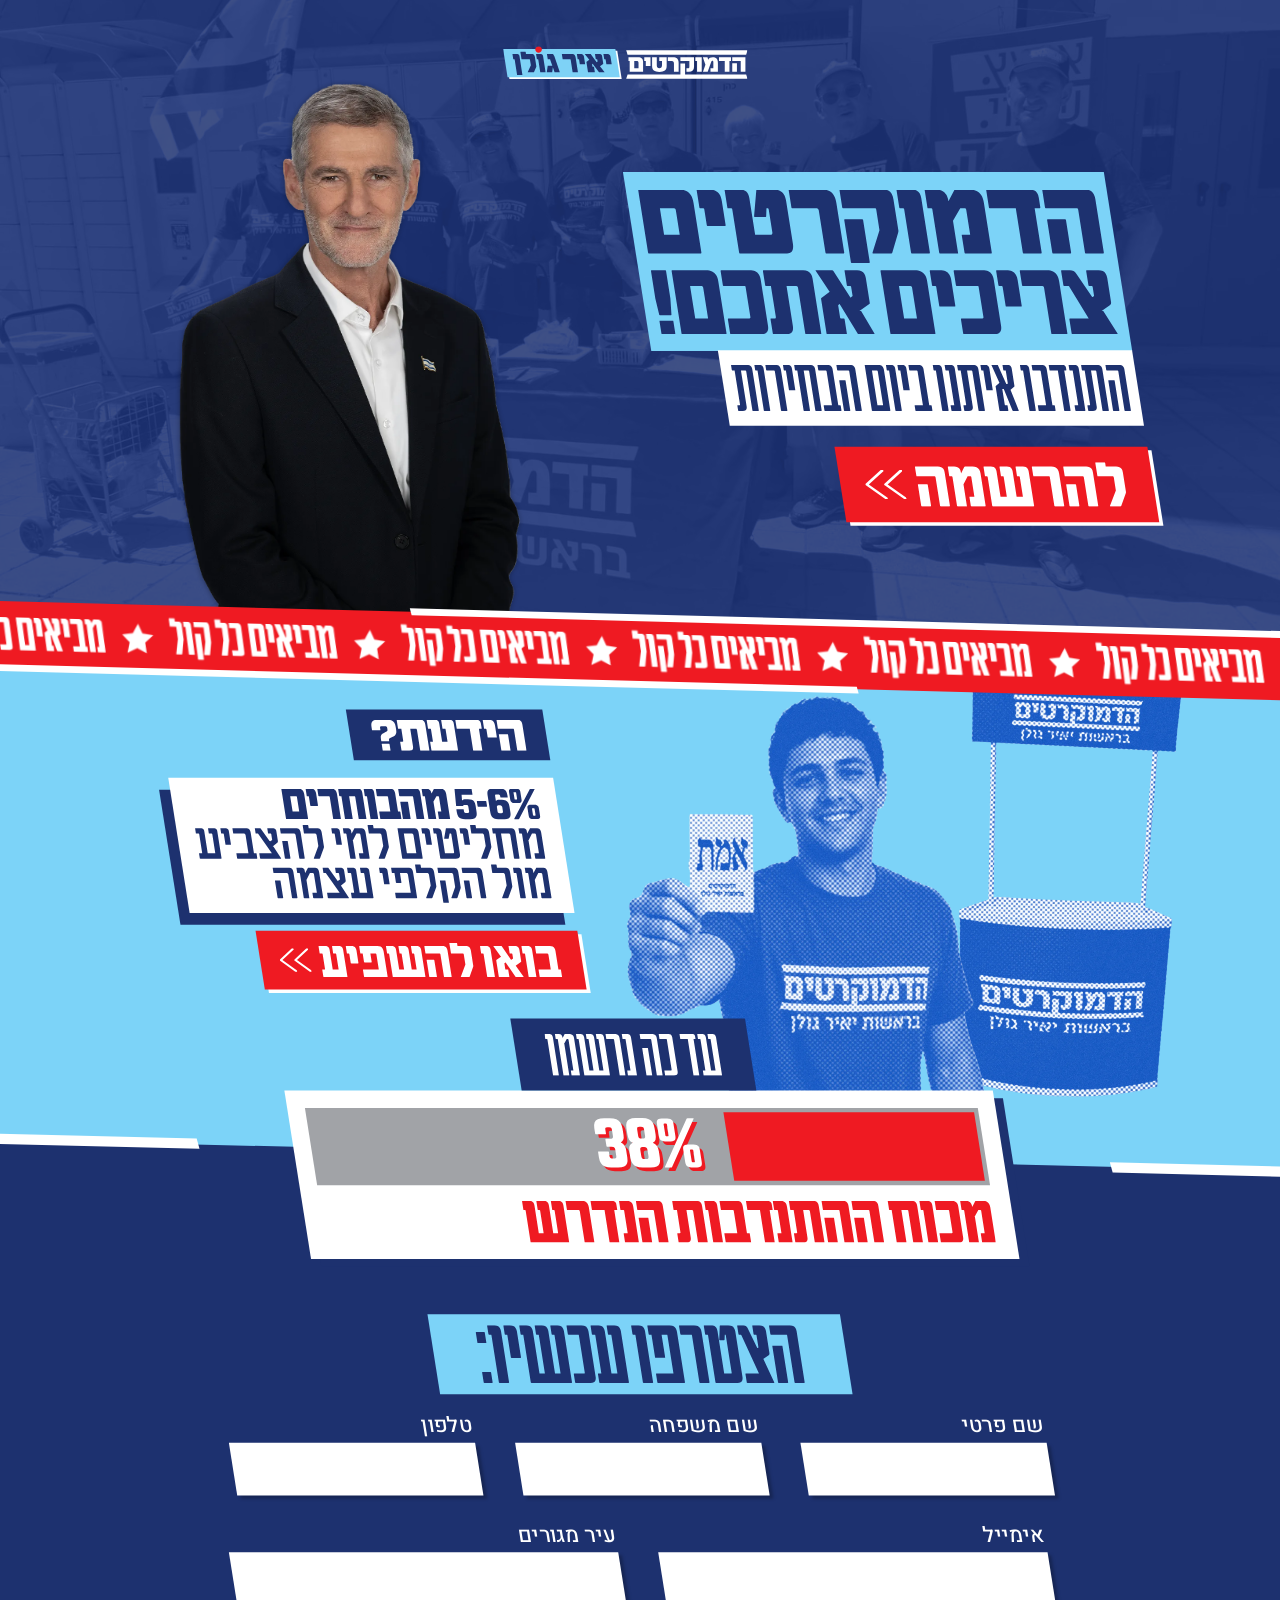
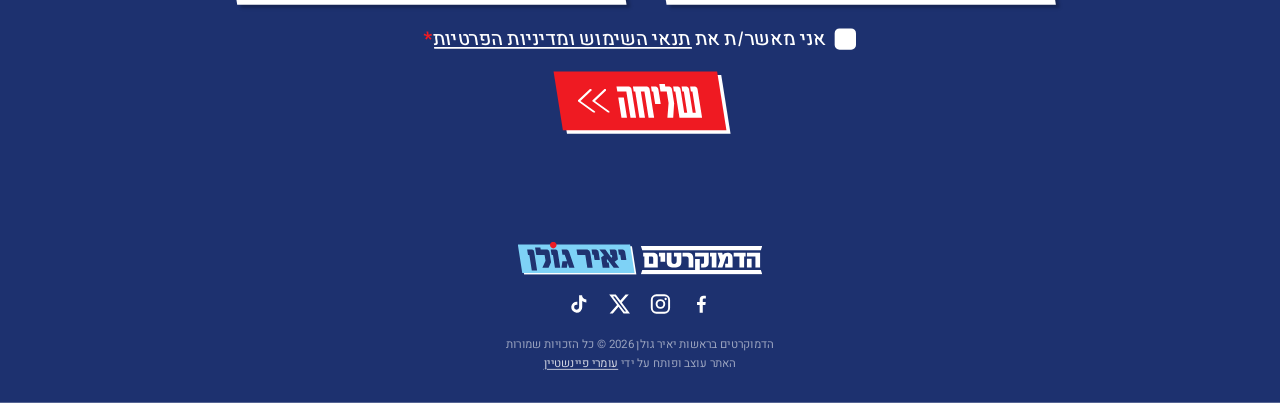
==== commit ad630afa: "Bigger hero CTA; reword the progress label The hero CTA runs ~28% larger than the other two reds — i" ====
--- a/index.html
+++ b/index.html
@@ -122,7 +122,7 @@
             <span class="bar__pct" aria-hidden="true">45%</span>
           </div>
           <img class="count__note" src="assets/svg/nidrashim.svg"
-               alt="מהמתנדבות והמתנדבים הנדרשים">
+               alt="מכוח ההתנדבות הנדרש">
         </div>
       </div>
 
--- a/css/style.css
+++ b/css/style.css
@@ -145,6 +145,13 @@
   display:flex; flex-direction:column; align-items:flex-end; gap:24px;
   direction:ltr; z-index:2;
 }
+/* The hero CTA is the page's primary action, so it deliberately breaks the
+   "all three reds match" rule and runs ~28% larger. The other two stay matched
+   to each other. */
+.hero-btn{ padding:18px 28px; min-width:230px; gap:11px; }
+.hero-btn .btn__chev{ width:43.7px; height:33.7px; }
+.hero-btn .btn__label{ height:50px; }
+
 .hero-cta__stack{ display:flex; flex-direction:column; align-items:flex-end; width:541px; }
 .hero-title{ width:541px; height:204px; margin-bottom:-1px; }
 .hero-title img{ width:540px; height:163px; }
@@ -335,7 +342,12 @@
   font:700 64px/0.8 'Heebo', sans-serif; color:var(--white);  /* no-JS fallback */
 }
 .bar__pct svg{ display:block; overflow:visible; }
-.count__note{ width:100%; height:auto; }
+/* Width is the ratio of this line's natural ink (534.95) to the line the
+   layout was built around (760), so the GLYPHS come out the same size they did
+   before the copy changed — at any container width. A plain width:100% would
+   stretch the shorter line up to fill the box and set it far too large.
+   Regenerate the SVG with tools/build-text.py and update this ratio. */
+.count__note{ width:70.4%; height:auto; }
 
 /* ---------- form ---------- */
 .form{
@@ -516,7 +528,12 @@
   .hero-title img{ width:100%; height:auto; }
   .hero-sub{ width:87%; padding:10px 14px; }
   .hero-sub img{ width:100%; height:auto; }
-  .hero-btn{ align-self:flex-end; transform:none; }
+  .hero-btn{
+    align-self:flex-end; transform:none;
+    padding:15px 23px; gap:9px;
+  }
+  .hero-btn .btn__chev{ width:33px; }
+  .hero-btn .btn__label{ height:38px; }
 
   /* buttons: trimmed so the longest label ("בואו להשפיע") clears the page
      edges inside the shrunk columns */
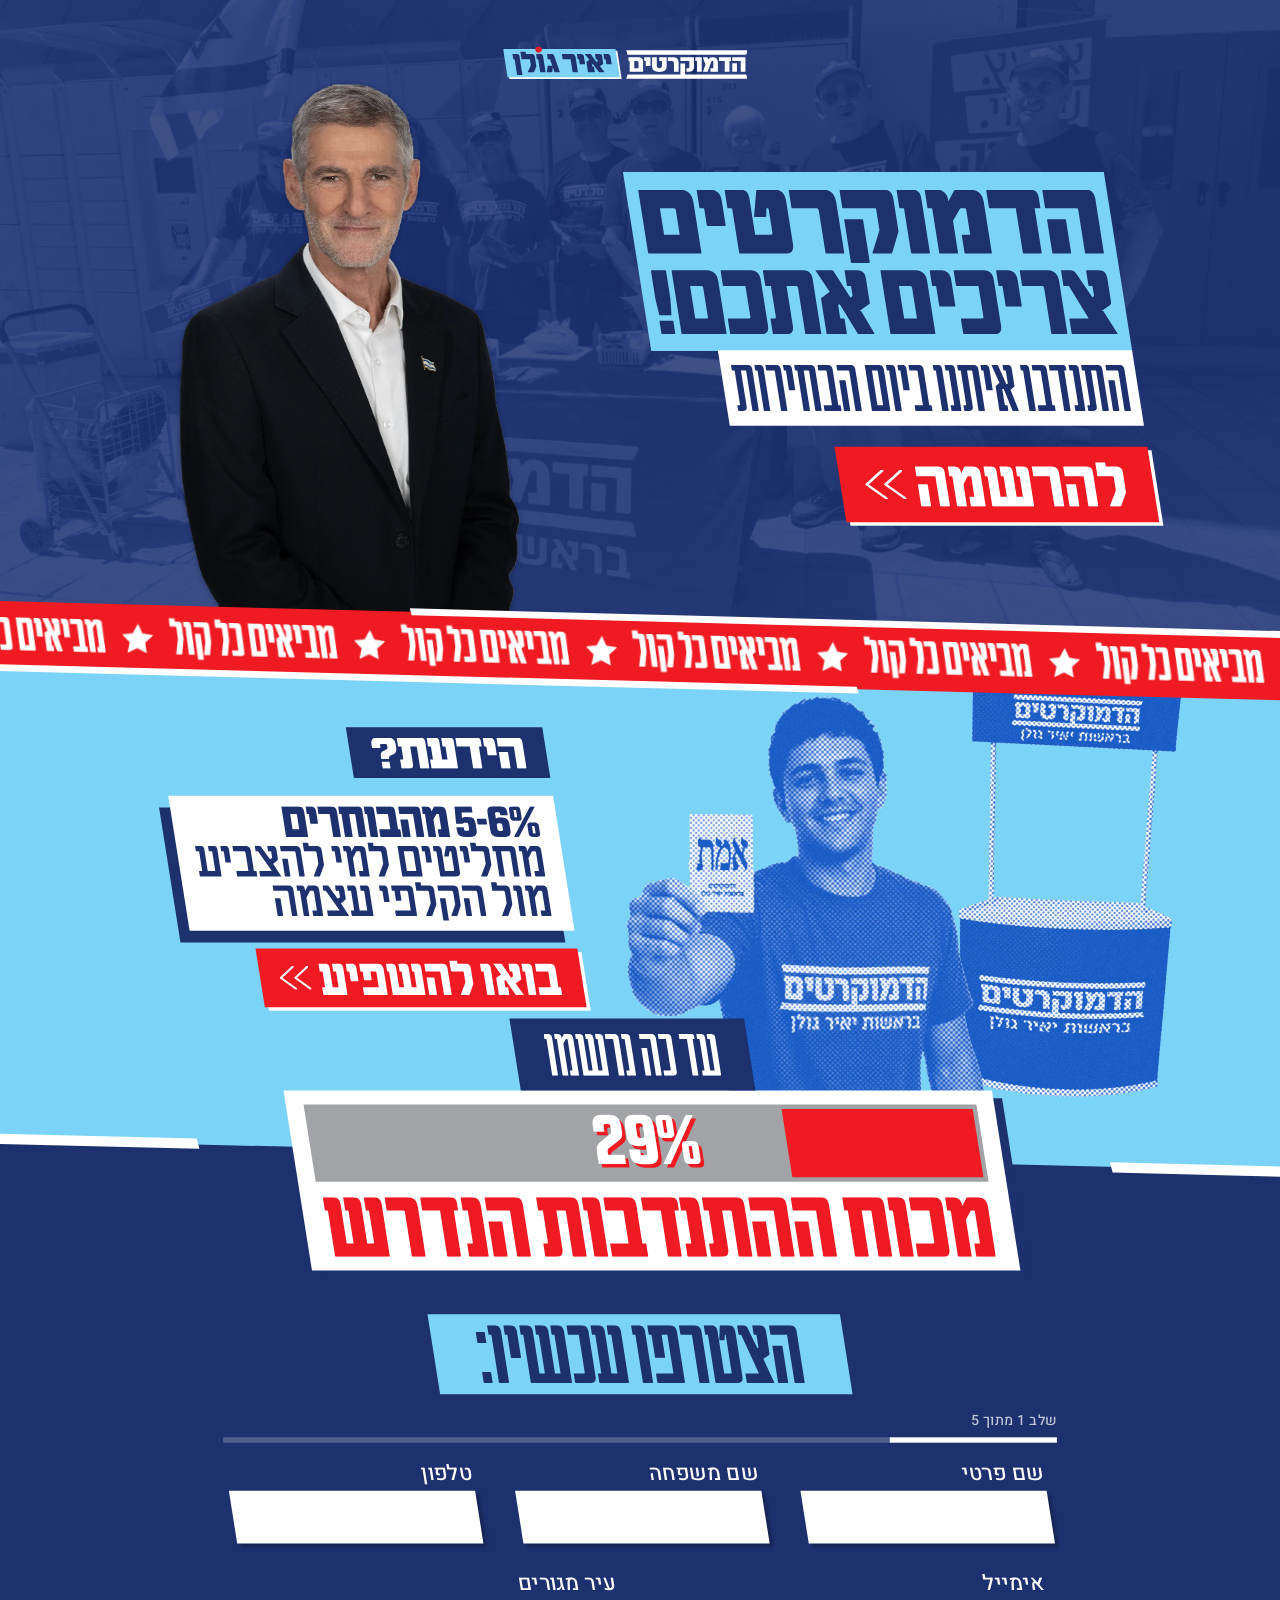
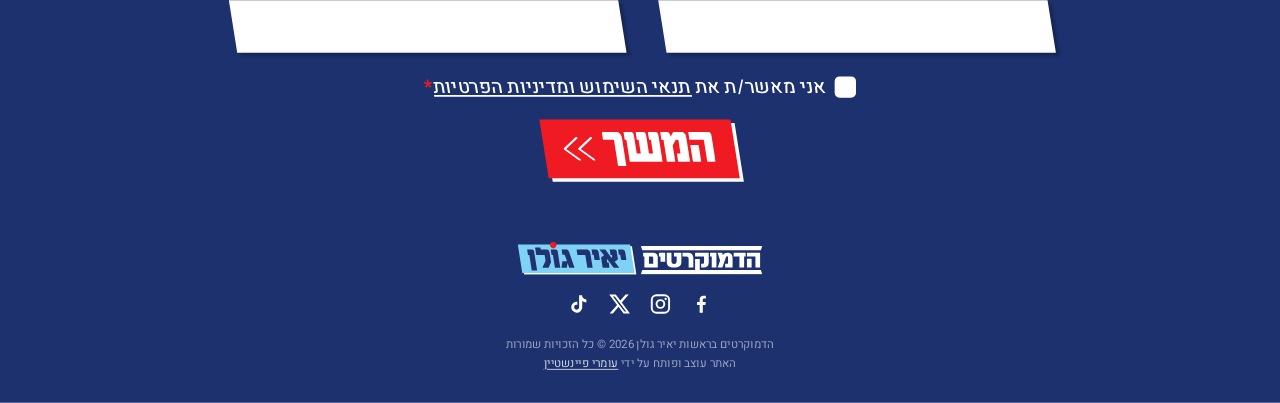
==== commit 4ffb60e4: "Put the multi-step registration flow on the landing page The single-screen form is now step 1 of the" ====
--- a/index.html
+++ b/index.html
@@ -126,50 +126,147 @@
         </div>
       </div>
 
-      <!-- form -->
-      <form id="join" class="form reveal" novalidate>
+      <!-- ===================== registration flow =====================
+           Multi-step, driven by js/join.js (shared with join.html — same
+           markup hooks, different skin). The old single-screen form is now
+           step 1 of it. -->
+      <form id="join" class="form reveal" data-flow-scroll novalidate>
         <div class="box box--lightblue form__head skew">
           <img src="assets/svg/hitstarfu.svg" alt="הצטרפו עכשיו:">
         </div>
 
-        <div class="form__row">
-          <label class="field skew">
-            <span class="field__label">שם פרטי</span>
-            <input type="text" name="first" autocomplete="given-name">
+        <div class="progress">
+          <span class="progress__label" aria-live="polite">שלב 1 מתוך 5</span>
+          <span class="progress__track"><span class="progress__fill" style="--p:20%"></span></span>
+        </div>
+
+        <!-- ---------- 1 · פרטים ---------- -->
+        <section class="step" data-step="details">
+          <div class="form__row">
+            <label class="field skew">
+              <span class="field__label">שם פרטי</span>
+              <input type="text" name="firstName" autocomplete="given-name">
+            </label>
+            <label class="field skew">
+              <span class="field__label">שם משפחה</span>
+              <input type="text" name="lastName" autocomplete="family-name">
+            </label>
+            <label class="field skew">
+              <span class="field__label">טלפון</span>
+              <input type="tel" name="phone" inputmode="numeric" autocomplete="tel">
+            </label>
+          </div>
+
+          <div class="form__row form__row--2">
+            <label class="field skew">
+              <span class="field__label">אימייל</span>
+              <input type="email" name="email" autocomplete="email">
+            </label>
+            <div class="field combo skew" data-combo="city">
+              <label class="field__label" for="city-input">עיר מגורים</label>
+              <input type="text" id="city-input" name="city" role="combobox"
+                     autocomplete="off" aria-expanded="false" aria-controls="city-list"
+                     aria-autocomplete="list">
+              <ul id="city-list" class="combo__list" role="listbox" hidden></ul>
+            </div>
+          </div>
+
+          <div class="form__consent skew">
+            <span class="checkbox" role="checkbox" aria-checked="false" tabindex="0"></span>
+            <span class="form__consent-text">אני מאשר/ת את
+              <a href="https://democrats.org.il/privacy-policy/" target="_blank" rel="noopener">תנאי השימוש ומדיניות הפרטיות</a><b>*</b>
+            </span>
+          </div>
+
+          <button type="submit" class="btn btn--red form__submit skew">
+            <img class="btn__chev" src="assets/svg/chevron.svg" alt="">
+            <img class="btn__label" src="assets/svg/btn-continue.svg" alt="המשך">
+          </button>
+        </section>
+
+        <!-- ---------- 2 · אימות ---------- -->
+        <section class="step" data-step="otp" hidden>
+          <p class="step__lede">שלחנו קוד בן 6 ספרות ל־<b data-echo="phone"></b></p>
+
+          <label class="field field--otp skew">
+            <span class="field__label">קוד אימות</span>
+            <input type="text" name="otp" inputmode="numeric" autocomplete="one-time-code"
+                   maxlength="6" class="otp-input">
           </label>
-          <label class="field skew">
-            <span class="field__label">שם משפחה</span>
-            <input type="text" name="last" autocomplete="family-name">
-          </label>
-          <label class="field skew">
-            <span class="field__label">טלפון</span>
-            <input type="tel" name="phone" autocomplete="tel">
-          </label>
-        </div>
-
-        <div class="form__row form__row--2">
-          <label class="field skew">
-            <span class="field__label">אימייל</span>
-            <input type="email" name="email" autocomplete="email">
-          </label>
-          <label class="field skew">
-            <span class="field__label">עיר מגורים</span>
-            <input type="text" name="city" autocomplete="address-level2">
-          </label>
-        </div>
-
-        <div class="form__consent skew">
-          <span class="checkbox" role="checkbox" aria-checked="false" tabindex="0"></span>
-          <span class="form__consent-text">אני מאשר/ת את
-            <a href="https://democrats.org.il/privacy-policy/" target="_blank" rel="noopener">תנאי השימוש ומדיניות הפרטיות</a><b>*</b>
-          </span>
-        </div>
-
-        <button type="submit" class="btn btn--red form__submit skew">
-          <img class="btn__chev" src="assets/svg/chevron.svg" alt="">
-          <img class="btn__label" src="assets/svg/shlicha.svg" alt="שליחה">
-        </button>
-        <p class="form__done" hidden>תודה! פרטיך נקלטו.</p>
+
+          <div class="step__row">
+            <button type="button" class="linkbtn" data-act="resend">שליחה חוזרת</button>
+            <button type="button" class="linkbtn" data-act="back-details">שינוי מספר</button>
+          </div>
+
+          <button type="submit" class="btn btn--red form__submit skew">
+            <img class="btn__chev" src="assets/svg/chevron.svg" alt="">
+            <img class="btn__label" src="assets/svg/btn-verify.svg" alt="אימות">
+          </button>
+        </section>
+
+        <!-- ---------- 3 · כתובת ומשמרות ---------- -->
+        <section class="step" data-step="address" hidden>
+          <p class="step__lede">כדי למצוא את הקלפיות הקרובות אליכם</p>
+
+          <div class="form__row form__row--2">
+            <div class="field combo skew" data-combo="street">
+              <label class="field__label" for="street-input">רחוב</label>
+              <input type="text" id="street-input" name="street" role="combobox"
+                     autocomplete="off" aria-expanded="false" aria-controls="street-list"
+                     aria-autocomplete="list">
+              <ul id="street-list" class="combo__list" role="listbox" hidden></ul>
+              <span class="field__hint" data-street-hint></span>
+            </div>
+            <label class="field field--house skew">
+              <span class="field__label">מספר בית</span>
+              <input type="text" name="houseNumber" inputmode="numeric">
+            </label>
+          </div>
+
+          <fieldset class="shifts">
+            <legend class="field__label">מתי תוכלו להתנדב?</legend>
+            <div class="shifts__opts">
+              <label class="shift skew"><input type="checkbox" name="shifts" value="morning"><span>בוקר</span></label>
+              <label class="shift skew"><input type="checkbox" name="shifts" value="noon"><span>צהריים</span></label>
+              <label class="shift skew"><input type="checkbox" name="shifts" value="evening"><span>ערב</span></label>
+              <label class="shift skew"><input type="checkbox" name="shifts" value="any"><span>מתי שצריך</span></label>
+            </div>
+          </fieldset>
+
+          <button type="submit" class="btn btn--red form__submit skew">
+            <img class="btn__chev" src="assets/svg/chevron.svg" alt="">
+            <img class="btn__label" src="assets/svg/btn-continue.svg" alt="המשך">
+          </button>
+        </section>
+
+        <!-- ---------- 4 · בחירת קלפי ---------- -->
+        <section class="step" data-step="clusters" hidden>
+          <p class="step__lede">בחרו קלפי, או שנשבץ אתכם היכן שנדרש</p>
+          <ul class="clusters" role="list"></ul>
+          <p class="clusters__empty" hidden>לא נמצאו קלפיות קרובות — נשבץ אתכם היכן שנדרש.</p>
+          <button type="button" class="btn btn--line skew" data-act="anywhere">שבצו אותי היכן שצריך</button>
+        </section>
+
+        <!-- ---------- 5 · מנהל אשכול ---------- -->
+        <section class="step" data-step="manage" hidden>
+          <p class="step__title">לאשכול הזה עדיין אין מנהל/ת</p>
+          <p class="step__lede" data-echo="clusterName"></p>
+          <p class="step__body">תרצו להוביל אותו? זה אומר לתאם בין המתנדבים ולהיות אנשי הקשר של האזור.</p>
+          <div class="step__row step__row--2">
+            <button type="button" class="btn btn--line skew" data-act="manage-yes">כן, אשמח להוביל</button>
+            <button type="button" class="btn btn--line skew" data-act="manage-no">לא, רק להתנדב</button>
+          </div>
+        </section>
+
+        <!-- ---------- סיום ---------- -->
+        <section class="step step--done" data-step="done" hidden>
+          <p class="step__title">תודה רבה!</p>
+          <p class="step__lede" data-done-msg></p>
+          <div data-done-extra hidden></div>
+        </section>
+
+        <p class="flow-error" role="alert" hidden></p>
       </form>
 
       <img class="navy-logo" src="assets/svg/logo.svg" alt="הדמוקרטים בראשות יאיר גולן">
@@ -204,7 +301,12 @@
   </section>
 
 </div>
+
+<div class="loading" hidden aria-hidden="true"><span class="spinner"></span></div>
+
 <script src="assets/js/mandatory-digits.js"></script>
+<script src="js/webhooks.js"></script>
 <script src="js/main.js"></script>
+<script src="js/join.js"></script>
 </body>
 </html>
--- a/css/style.css
+++ b/css/style.css
@@ -230,7 +230,7 @@
    fact box is WIDER than the column (433 vs 419) and overhangs left, as in the
    design. */
 .duknow{
-  position:absolute; left:216px; top:56px; width:419.061px;
+  position:absolute; left:216px; top:76px; width:419.061px;
   display:flex; flex-direction:column; align-items:flex-end; gap:20px;
   direction:ltr; z-index:4;
 }
@@ -311,7 +311,8 @@
 }
 .count__tag img{ width:200px; height:47px; }
 .count__num{
-  width:797px; height:192px;
+  width:797px; height:auto;     /* was the design's fixed 192 — the label now
+                                   fills the width and is taller than that box */
   flex-direction:column; align-items:stretch; justify-content:center;
   gap:18px; padding:16px 20px;
   box-shadow:10px 9px 0 0 var(--navy);
@@ -342,12 +343,11 @@
   font:700 64px/0.8 'Heebo', sans-serif; color:var(--white);  /* no-JS fallback */
 }
 .bar__pct svg{ display:block; overflow:visible; }
-/* Width is the ratio of this line's natural ink (534.95) to the line the
-   layout was built around (760), so the GLYPHS come out the same size they did
-   before the copy changed — at any container width. A plain width:100% would
-   stretch the shorter line up to fill the box and set it far too large.
-   Regenerate the SVG with tools/build-text.py and update this ratio. */
-.count__note{ width:70.4%; height:auto; }
+/* Set to fill the box, so it lines up with the bar above it. That scales the
+   line UP (~1.4x past the 68px the design set) — which is the point, but it
+   means the box can no longer be the design's fixed 192px or the text spills
+   out of it, hence height:auto on .count__num. */
+.count__note{ width:100%; height:auto; }
 
 /* ---------- form ---------- */
 .form{
@@ -398,7 +398,173 @@
 }
 
 .form__submit{ margin-top:6px; transform-origin:center; }
-.form__done{ color:#fff; font-weight:700; font-size:20px; margin:6px 0 0; }
+
+/* ---------- multi-step flow (js/join.js) ----------
+   The form is one <form> holding six .step sections; only one is ever
+   visible. Everything below lives on the navy band, so the palette is
+   white-on-navy with red for the one action per step. Boxes carry .skew
+   like the rest of the page; their Heebo text leans with them, same as
+   the original form's labels did. */
+
+/* a class rule that sets `display` outranks the UA's [hidden] rule */
+[hidden]{ display:none !important; }
+
+.step{
+  display:flex; flex-direction:column; align-items:center; gap:17px;
+  width:100%;
+}
+.step__title{
+  margin:0; color:var(--white); font-weight:800; font-size:30px; line-height:1.15;
+  text-align:center;
+}
+.step__lede{
+  margin:0; color:var(--white); font-weight:500; font-size:21.6px; line-height:1.35;
+  text-align:center;
+}
+.step__lede b{ font-weight:800; direction:ltr; unicode-bidi:isolate; }
+.step__body{
+  margin:0; max-width:640px; color:rgba(255,255,255,.86);
+  font-weight:400; font-size:18px; line-height:1.5; text-align:center;
+}
+.step__row{ display:flex; align-items:center; justify-content:center; gap:26px; }
+.step__row--2{ gap:18px; }
+
+/* quiet secondary actions — "שליחה חוזרת" / "שינוי מספר" */
+.linkbtn{
+  border:0; background:none; padding:2px 0; cursor:pointer;
+  font-family:'Heebo',sans-serif; font-weight:500; font-size:18px; color:var(--white);
+  text-decoration:underline; text-underline-offset:4px;
+}
+.linkbtn:hover{ color:#ffd7d8; }
+.linkbtn:focus-visible{ outline:3px solid rgba(255,255,255,.7); outline-offset:3px; }
+
+/* outlined counterpart to .btn--red, for the "or" choices */
+.btn--line{
+  padding:13px 26px; min-width:180px;
+  background:none; border:3px solid var(--white); color:var(--white);
+  font-family:'Heebo',sans-serif; font-weight:700; font-size:19px;
+  transition:background-color .12s ease, color .12s ease;
+}
+.btn--line:hover{ background:var(--white); color:var(--navy); }
+
+/* ---------- progress rail ---------- */
+.progress{
+  display:flex; flex-direction:column; align-items:stretch; gap:7px;
+  width:938px; transform-origin:center;
+}
+.progress__label{
+  font-weight:500; font-size:16px; letter-spacing:.02em; color:rgba(255,255,255,.72);
+}
+.progress__track{
+  display:flex; height:6px; background:rgba(255,255,255,.22);
+}
+.progress__fill{
+  /* white, not red — the red bar just above this one is the campaign's
+     signup counter, and two red rails in a row read as one thing */
+  width:var(--p,20%); background:var(--white);
+  transition:width .35s cubic-bezier(.4,0,.2,1);
+}
+
+/* ---------- fields ---------- */
+.field__hint{
+  font-weight:400; font-size:15px; line-height:1.3; color:rgba(255,255,255,.7);
+}
+.field input[aria-invalid="true"]{ box-shadow:0 0 0 3px var(--red); }
+
+.field--otp{ width:340px; flex:none !important; }
+.otp-input{
+  text-align:center; direction:ltr;
+  font-size:30px !important; font-weight:700; letter-spacing:.35em; text-indent:.35em;
+}
+.field--house{ flex:0 0 220px !important; }
+
+/* ---------- city / street combobox ---------- */
+/* every sheared box is its own stacking context, so without this the
+   consent row and the submit button — later in the DOM — paint over the
+   open dropdown. */
+.combo{ position:relative; z-index:20; }
+.combo__list{
+  position:absolute; z-index:20; top:100%; right:9px; left:9px;
+  margin:2px 0 0; padding:0; list-style:none;
+  max-height:246px; overflow-y:auto;
+  background:var(--white); box-shadow:3.6px 3.6px 3.6px rgba(0,0,0,.25);
+}
+.combo__opt{
+  padding:10px 14px; cursor:pointer;
+  font-size:18px; line-height:1.2; color:var(--navy);
+}
+.combo__opt:hover,
+.combo__opt[aria-selected="true"]{ background:var(--blue); }
+.combo__opt mark{ background:none; color:var(--red); font-weight:700; }
+.combo__none{ padding:10px 14px; font-size:17px; color:#6b7280; }
+
+/* ---------- shifts ---------- */
+.shifts{ border:0; margin:0; padding:0; width:938px; }
+.shifts .field__label{ padding:0 9px 11px; }
+.shifts__opts{ display:flex; flex-wrap:wrap; gap:14px; }
+.shift{
+  position:relative; cursor:pointer; transform-origin:center;
+  border:3px solid var(--white); padding:11px 24px;
+  transition:background-color .12s ease, color .12s ease;
+}
+.shift input{ position:absolute; opacity:0; width:0; height:0; }
+.shift span{ font-weight:700; font-size:19px; line-height:1; color:var(--white); }
+.shift:hover{ background:rgba(255,255,255,.14); }
+.shift:has(input:checked){ background:var(--white); }
+.shift:has(input:checked) span{ color:var(--navy); }
+.shift:has(input:focus-visible){ outline:3px solid rgba(255,255,255,.7); outline-offset:3px; }
+
+/* ---------- cluster picker ---------- */
+.clusters{
+  list-style:none; margin:0; padding:0; width:938px;
+  display:grid; grid-template-columns:1fr 1fr; gap:20px;
+}
+.cluster{
+  width:100%; border:0; cursor:pointer; text-align:right;
+  display:flex; flex-direction:column; align-items:flex-start; gap:5px;
+  padding:17px 21px; background:var(--white);
+  box-shadow:6px 6px 0 0 var(--blue);
+  transform:var(--skew); transform-origin:center;
+  transition:translate .12s ease, box-shadow .12s ease;
+}
+.cluster:hover{ translate:3px 3px; box-shadow:3px 3px 0 0 var(--red); }
+.cluster:focus-visible{ outline:3px solid var(--white); outline-offset:4px; }
+.cluster__name{ font-weight:800; font-size:21px; line-height:1.15; color:var(--navy); }
+.cluster__meta{ font-weight:400; font-size:16px; line-height:1.3; color:#4b5563; }
+.cluster__dist{ font-weight:700; font-size:15px; color:var(--red); }
+.clusters__empty{
+  margin:0; color:rgba(255,255,255,.8); font-size:19px; text-align:center;
+}
+
+/* ---------- finish ---------- */
+.step--done{ gap:13px; }
+.done-extra{
+  display:flex; flex-direction:column; gap:7px;
+  color:var(--white); font-size:18px; line-height:1.5; text-align:center;
+}
+.done-extra a{ color:var(--white); text-decoration:underline; text-underline-offset:3px; }
+
+/* ---------- error + busy ---------- */
+.flow-error{
+  margin:0; padding:10px 20px; background:var(--red); color:var(--white);
+  font-weight:700; font-size:18px; line-height:1.3; text-align:center;
+  transform:var(--skew); transform-origin:center;
+}
+.loading{
+  position:fixed; inset:0; z-index:999;
+  display:flex; align-items:center; justify-content:center;
+  background:rgba(29,49,111,.55);
+}
+.spinner{
+  width:46px; height:46px; border-radius:50%;
+  border:5px solid rgba(255,255,255,.3); border-top-color:var(--white);
+  animation:spin .8s linear infinite;
+}
+@keyframes spin{ to{ transform:rotate(360deg); } }
+@media (prefers-reduced-motion:reduce){
+  .spinner{ animation-duration:2.4s; }
+  .progress__fill{ transition:none; }
+}
 
 .navy-logo{
   position:absolute; top:952px; left:50%; transform:translateX(-50%);
@@ -697,6 +863,47 @@
   .form__consent-text{ font-size:13.5px; line-height:1.45; }
   .form__submit{ align-self:center; margin-top:4px; }
 
+  /* multi-step flow — same inset logic: unsheared blocks run the form's full
+     width, sheared ones (.shift, .cluster, .flow-error) carry their own
+     overhang and so sit a touch narrower. */
+  .step{ gap:14px; width:100%; }
+  .step__title{ font-size:21px; }
+  .step__lede{ font-size:15px; line-height:1.4; }
+  .step__body{ font-size:14.5px; }
+  .step__row{ gap:18px; flex-wrap:wrap; }
+  .step__row--2{ flex-direction:column; gap:12px; width:100%; }
+  .step__row--2 .btn--line{ width:100%; }
+  .linkbtn{ font-size:15px; }
+  .btn--line{ min-width:0; padding:11px 20px; font-size:16px; }
+
+  .progress{ width:100%; gap:6px; }
+  .progress__label{ font-size:13.5px; }
+  .progress__track{ height:5px; }
+
+  .field__hint{ font-size:13px; }
+  .field--otp{ width:100%; }
+  .otp-input{ font-size:26px !important; letter-spacing:.3em; text-indent:.3em; }
+  .field--house{ flex:none !important; }
+  .combo__list{ right:0; left:0; max-height:210px; }
+  .combo__opt{ padding:9px 12px; font-size:16px; }
+
+  .shifts{ width:100%; }
+  .shifts .field__label{ padding:0 0 9px; }
+  .shifts__opts{ gap:11px 10px; padding:0 6px; }
+  .shift{ border-width:2px; padding:9px 16px; }
+  .shift span{ font-size:15px; }
+
+  .clusters{ width:calc(100% - 8px); grid-template-columns:1fr; gap:15px; }
+  .cluster{ padding:13px 16px; box-shadow:5px 5px 0 0 var(--blue); }
+  .cluster__name{ font-size:17px; }
+  .cluster__meta{ font-size:14px; }
+  .cluster__dist{ font-size:13.5px; }
+  .clusters__empty{ font-size:15px; }
+
+  .done-extra{ font-size:15px; }
+  .flow-error{ font-size:15px; padding:9px 16px; max-width:calc(100% - 12px); }
+  .spinner{ width:38px; height:38px; border-width:4px; }
+
   .navy-logo{
     position:static; left:auto; top:auto; transform:none;
     width:196px; height:auto; margin:4px auto 0;
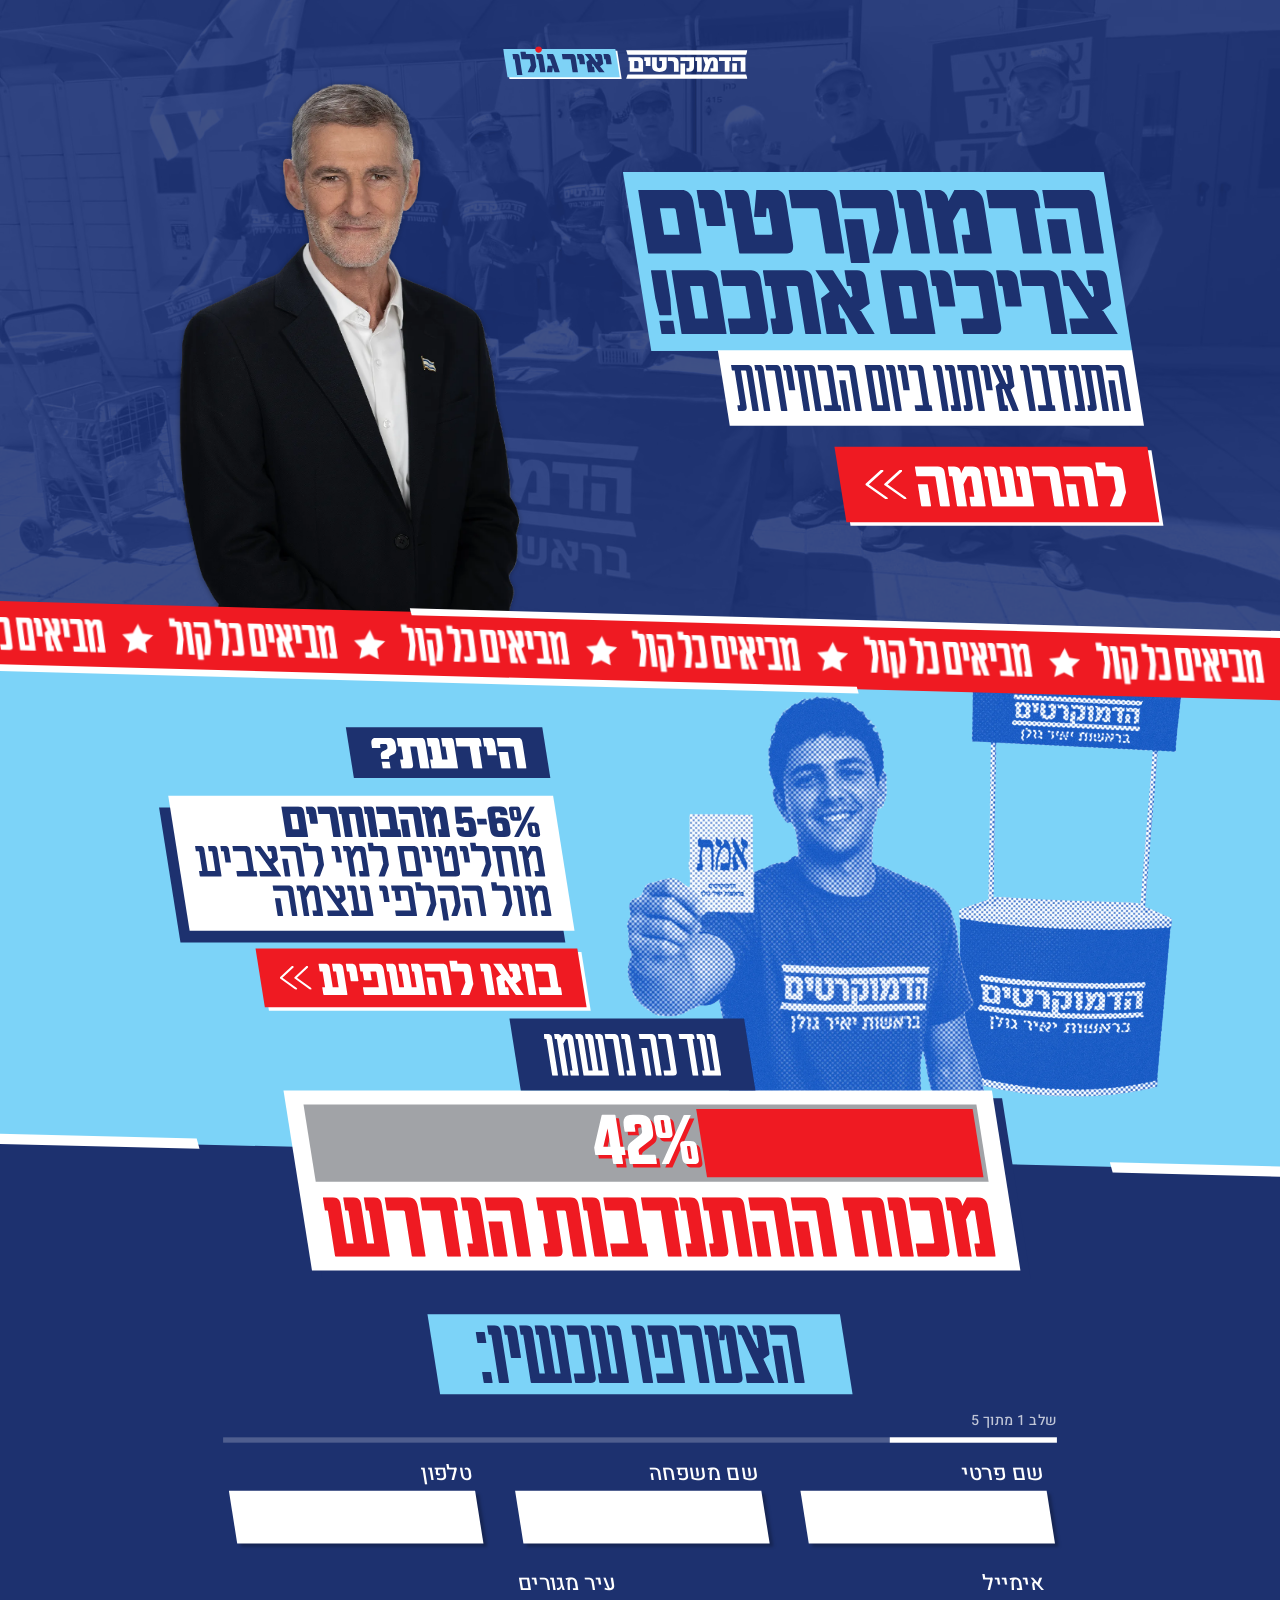
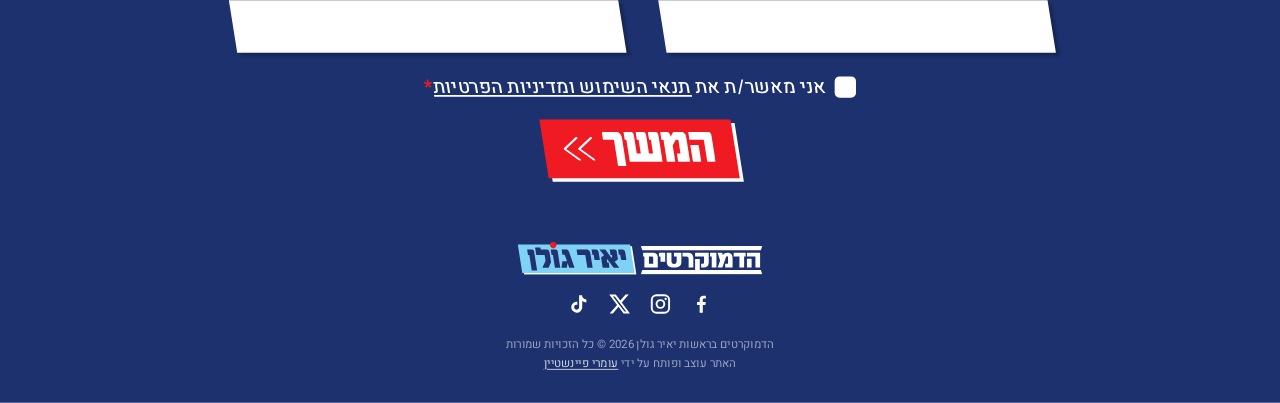
==== commit e14e2f8e: "Send the campaign's shift codes: 13 / 23 / 33 Morning 13, noon 23, evening 33, as numbers, in both t" ====
--- a/index.html
+++ b/index.html
@@ -227,9 +227,9 @@
           <fieldset class="shifts">
             <legend class="field__label">מתי תוכלו להתנדב?</legend>
             <div class="shifts__opts">
-              <label class="shift skew"><input type="checkbox" name="shifts" value="morning"><span>בוקר</span></label>
-              <label class="shift skew"><input type="checkbox" name="shifts" value="noon"><span>צהריים</span></label>
-              <label class="shift skew"><input type="checkbox" name="shifts" value="evening"><span>ערב</span></label>
+              <label class="shift skew"><input type="checkbox" name="shifts" value="13"><span>בוקר</span></label>
+              <label class="shift skew"><input type="checkbox" name="shifts" value="23"><span>צהריים</span></label>
+              <label class="shift skew"><input type="checkbox" name="shifts" value="33"><span>ערב</span></label>
               <label class="shift skew"><input type="checkbox" name="shifts" value="any"><span>מתי שצריך</span></label>
             </div>
           </fieldset>
